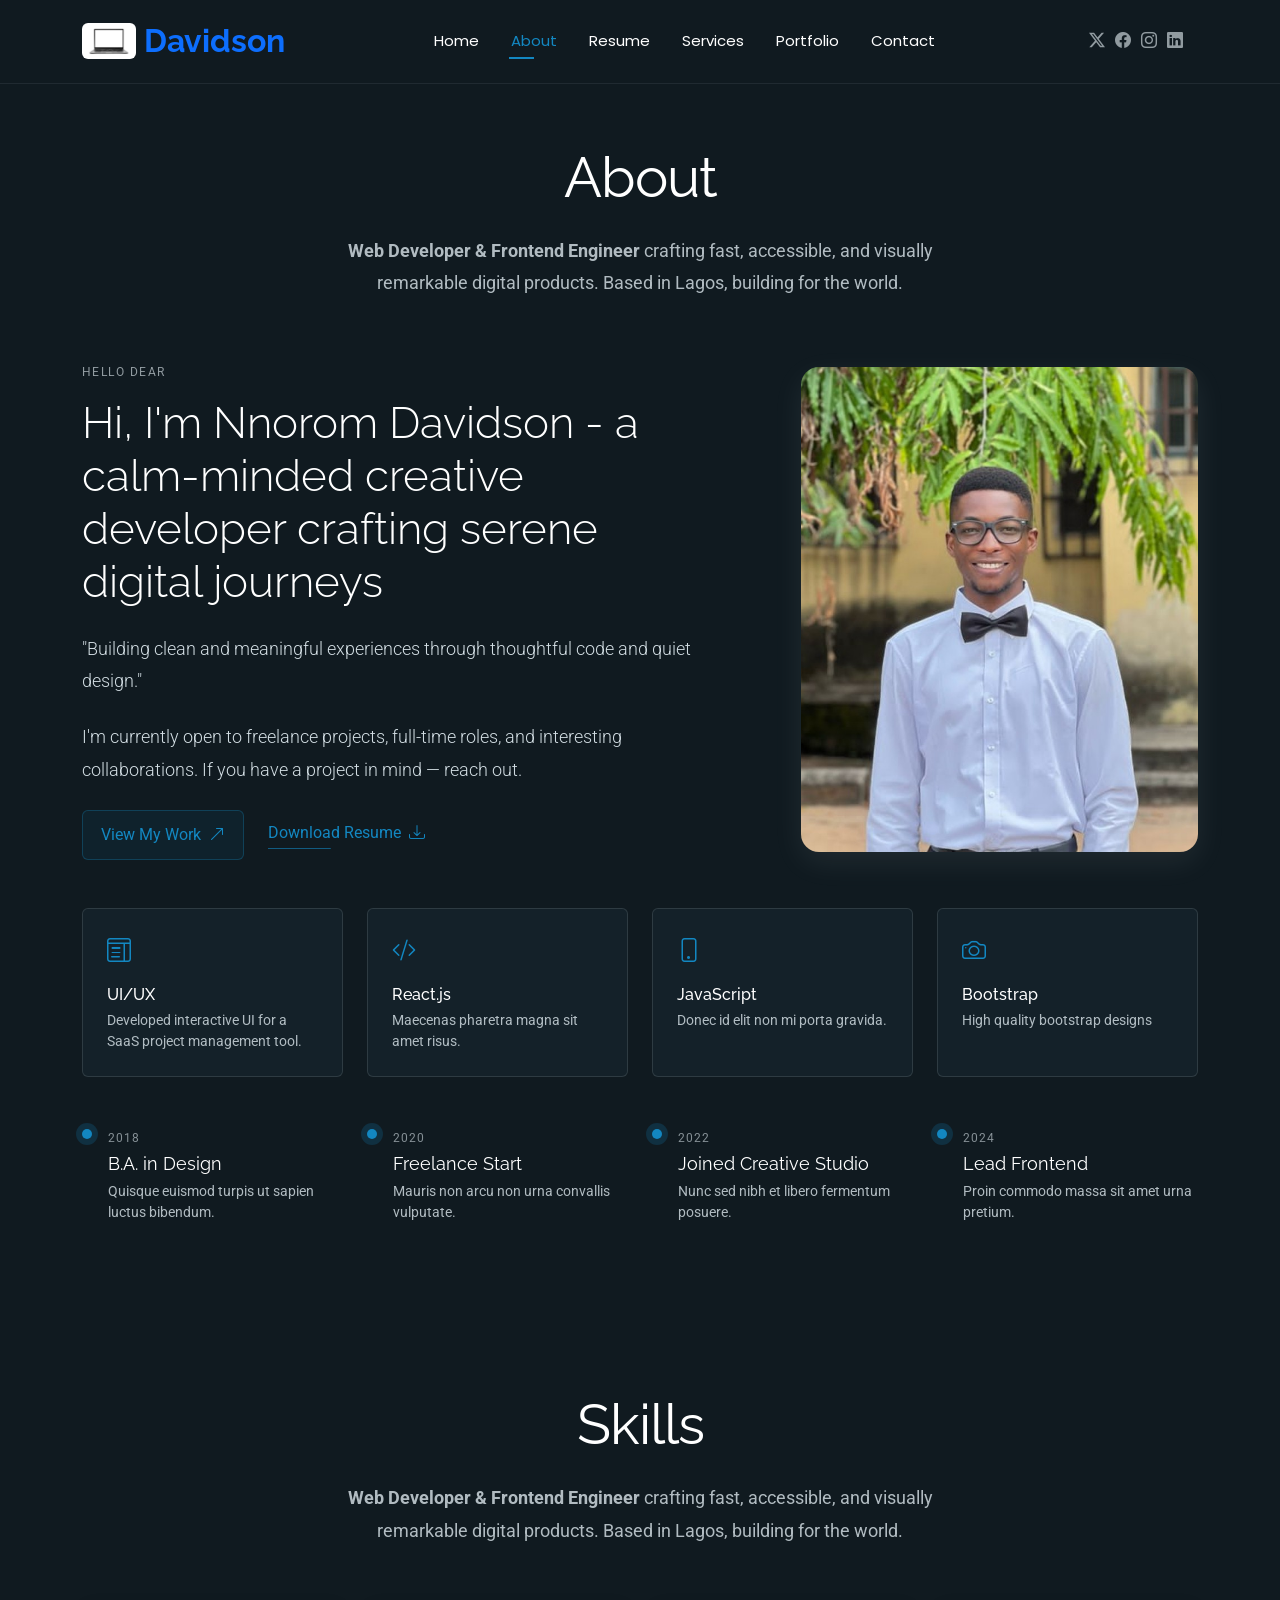
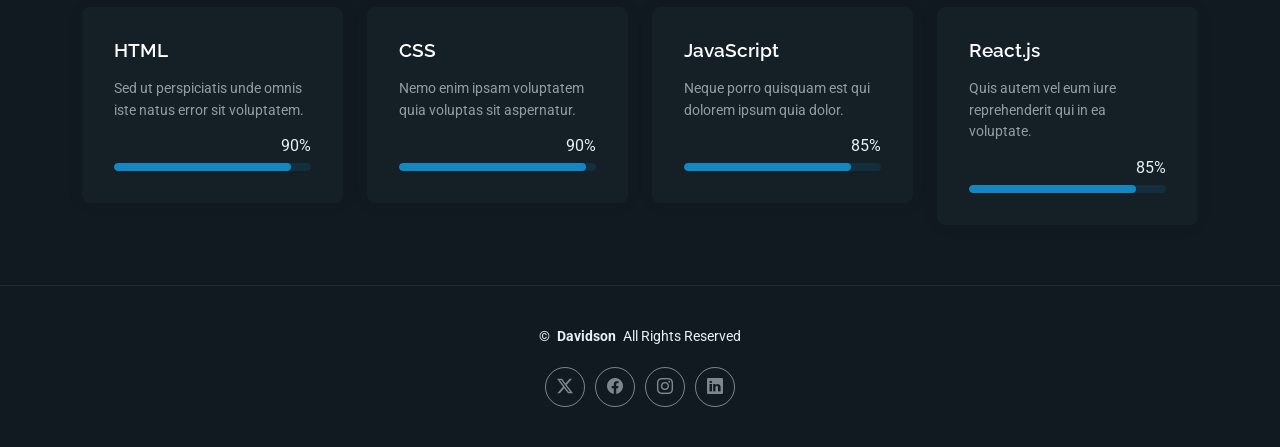
==== about.html @ 775a9165 "Updated website design" ====
<!doctype html>
<html lang="en">
  <head>
    <meta charset="utf-8" />
    <meta content="width=device-width, initial-scale=1.0" name="viewport" />
    <title>Davidson Portfolio</title>
    <meta name="description" content="" />
    <meta name="keywords" content="" />

    <!-- Favicons -->
    <link href="assets/img/favico.png" rel="icon" />
    <link href="assets/img/apple-touch-ico.png" rel="apple-touch-icon" />

    <!-- Fonts -->
    <link href="https://fonts.googleapis.com" rel="preconnect" />
    <link href="https://fonts.gstatic.com" rel="preconnect" crossorigin />
    <link
      href="https://fonts.googleapis.com/css2?family=Roboto:ital,wght@0,100;0,300;0,400;0,500;0,700;0,900;1,100;1,300;1,400;1,500;1,700;1,900&family=Poppins:ital,wght@0,100;0,200;0,300;0,400;0,500;0,600;0,700;0,800;0,900;1,100;1,200;1,300;1,400;1,500;1,600;1,700;1,800;1,900&family=Raleway:ital,wght@0,100;0,200;0,300;0,400;0,500;0,600;0,700;0,800;0,900;1,100;1,200;1,300;1,400;1,500;1,600;1,700;1,800;1,900&display=swap"
      rel="stylesheet"
    />

    <!-- Vendor CSS Files -->
    <link
      href="assets/vendor/bootstrap/css/bootstrap.min.css"
      rel="stylesheet"
    />
    <link
      href="assets/vendor/bootstrap-icons/bootstrap-icons.css"
      rel="stylesheet"
    />
    <link href="assets/vendor/aos/aos.css" rel="stylesheet" />
    <link href="assets/vendor/swiper/swiper-bundle.min.css" rel="stylesheet" />
    <link
      href="assets/vendor/glightbox/css/glightbox.min.css"
      rel="stylesheet"
    />

    <!-- Main CSS File -->
    <link href="assets/css/main.css" rel="stylesheet" />
  </head>

  <body class="about-page">
    <header
      id="header"
      class="header d-flex align-items-center light-background sticky-top"
    >
      <div
        class="container position-relative d-flex align-items-center justify-content-between"
      >
        <a
          href="index.html"
          class="logo d-flex align-items-center me-auto me-xl-0"
        >
          <img src="assets/img/laptop.webp" class="rounded-2" alt="" />
          <h1 class="sitename text-primary fw-bold">Davidson</h1>
        </a>

        <nav id="navmenu" class="navmenu">
          <ul>
            <li><a href="index.html">Home</a></li>
            <li><a href="about.html" class="active">About</a></li>
            <li><a href="resume.html">Resume</a></li>
            <li><a href="services.html">Services</a></li>
            <li><a href="portfolio.html">Portfolio</a></li>
            <li><a href="contact.html">Contact</a></li>
          </ul>
          <i class="mobile-nav-toggle d-xl-none bi bi-list"></i>
        </nav>

        <div class="header-social-links">
          <a href="https://x.com/Davidson Ikechukwu"
            ><i class="bi bi-twitter-x"></i
          ></a>
          <a href="https://www.facebook.com/share/1BREzqqqew/"
            ><i class="bi bi-facebook"></i
          ></a>
          <a
            href="https://www.instagram.com/nnoromdavidson?igsh=cDBoOHh2YnZlcjl3"
            ><i class="bi bi-instagram"></i
          ></a>
          <a href="#" class="linkedin"><i class="bi bi-linkedin"></i></a>
        </div>
      </div>
    </header>

    <main class="main">
      <!-- About Section -->
      <section id="about" class="about section">
        <!-- Section Title -->
        <div class="container section-title" data-aos="fade-up">
          <h2>About</h2>
          <p class="hero-desc">
            <strong>Web Developer & Frontend Engineer</strong> crafting fast,
            accessible, and visually remarkable digital products. Based in
            Lagos, building for the world.
          </p>
        </div>
        <!-- End Section Title -->

        <div class="container" data-aos="fade-up" data-aos-delay="100">
          <!-- Intro + Photo -->
          <div class="row align-items-center justify-content-between gy-5 mb-5">
            <div class="col-lg-7" data-aos="fade-right" data-aos-delay="150">
              <div class="intro-content">
                <span class="eyebrow">Hello dear</span>
                <h2 class="headline">
                  Hi, I'm Nnorom Davidson - a calm-minded creative developer
                  crafting serene digital journeys
                </h2>
                <p class="lead">
                  "Building clean and meaningful experiences through thoughtful
                  code and quiet design."
                </p>
                <p class="lead">
                  I'm currently open to freelance projects, full-time roles, and
                  interesting collaborations. If you have a project in mind —
                  reach out.
                </p>

                <div class="cta-group">
                  <a href="portfolio.html" class="btn-ghost">
                    View My Work <i class="bi bi-arrow-up-right"></i>
                  </a>
                  <a href="#" class="link-underline">
                    Download Resume <i class="bi bi-download"></i>
                  </a>
                </div>
              </div>
            </div>

            <div class="col-lg-5" data-aos="zoom-in" data-aos-delay="250">
              <figure class="profile-figure text-center text-lg-end">
                <img
                  src="assets/img/profile/Screenshot_20240327-204604~2 - Copy.jpg"
                  alt="Portrait of Alex"
                  class="img-fluid profile-photo"
                />
              </figure>
            </div>
          </div>
          <!-- End Intro + Photo -->

          <!-- Skills Grid -->
          <div class="mb-5">
            <div class="row g-4">
              <div
                class="col-6 col-md-4 col-lg-3"
                data-aos="fade-up"
                data-aos-delay="120"
              >
                <div class="skill-item">
                  <i class="bi bi-layout-text-window"></i>
                  <h3>UI/UX</h3>
                  <p>
                    Developed interactive UI for a SaaS project management tool.
                  </p>
                </div>
              </div>
              <div
                class="col-6 col-md-4 col-lg-3"
                data-aos="fade-up"
                data-aos-delay="180"
              >
                <div class="skill-item">
                  <i class="bi bi-code-slash"></i>
                  <h3>React.js</h3>
                  <p>Maecenas pharetra magna sit amet risus.</p>
                </div>
              </div>
              <div
                class="col-6 col-md-4 col-lg-3"
                data-aos="fade-up"
                data-aos-delay="240"
              >
                <div class="skill-item">
                  <i class="bi bi-phone"></i>
                  <h3>JavaScript</h3>
                  <p>Donec id elit non mi porta gravida.</p>
                </div>
              </div>
              <div
                class="col-6 col-md-4 col-lg-3"
                data-aos="fade-up"
                data-aos-delay="300"
              >
                <div class="skill-item">
                  <i class="bi bi-camera"></i>
                  <h3>Bootstrap</h3>
                  <p>High quality bootstrap designs</p>
                </div>
              </div>
            </div>
          </div>
          <!-- End Skills Grid -->

          <!-- Journey Timeline -->
          <div class="mb-5">
            <div class="row g-4">
              <div
                class="col-md-6 col-lg-3"
                data-aos="fade-up"
                data-aos-delay="120"
              >
                <article class="timeline-item">
                  <span class="dot"></span>
                  <time>2018</time>
                  <h4>B.A. in Design</h4>
                  <p>Quisque euismod turpis ut sapien luctus bibendum.</p>
                </article>
              </div>
              <div
                class="col-md-6 col-lg-3"
                data-aos="fade-up"
                data-aos-delay="180"
              >
                <article class="timeline-item">
                  <span class="dot"></span>
                  <time>2020</time>
                  <h4>Freelance Start</h4>
                  <p>Mauris non arcu non urna convallis vulputate.</p>
                </article>
              </div>
              <div
                class="col-md-6 col-lg-3"
                data-aos="fade-up"
                data-aos-delay="240"
              >
                <article class="timeline-item">
                  <span class="dot"></span>
                  <time>2022</time>
                  <h4>Joined Creative Studio</h4>
                  <p>Nunc sed nibh et libero fermentum posuere.</p>
                </article>
              </div>
              <div
                class="col-md-6 col-lg-3"
                data-aos="fade-up"
                data-aos-delay="300"
              >
                <article class="timeline-item">
                  <span class="dot"></span>
                  <time>2024</time>
                  <h4>Lead Frontend</h4>
                  <p>Proin commodo massa sit amet urna pretium.</p>
                </article>
              </div>
            </div>
          </div>
          <!-- End Journey Timeline -->
        </div>
      </section>
      <!-- /About Section -->

      <!-- Skills Section -->
      <section id="skills" class="skills section">
        <!-- Section Title -->
        <div class="container section-title" data-aos="fade-up">
          <h2>Skills</h2>
          <p class="hero-desc">
            <strong>Web Developer & Frontend Engineer</strong> crafting fast,
            accessible, and visually remarkable digital products. Based in
            Lagos, building for the world.
          </p>
        </div>
        <!-- End Section Title -->

        <div class="container" data-aos="fade-up" data-aos-delay="100">
          <div class="row g-4 skills-animation">
            <div
              class="col-md-6 col-lg-3"
              data-aos="fade-up"
              data-aos-delay="100"
            >
              <div class="skill-box">
                <h3>HTML</h3>
                <p>
                  Sed ut perspiciatis unde omnis iste natus error sit
                  voluptatem.
                </p>
                <span class="text-end d-block">90%</span>
                <div class="progress">
                  <div
                    class="progress-bar"
                    role="progressbar"
                    aria-valuenow="90"
                    aria-valuemin="0"
                    aria-valuemax="100"
                  ></div>
                </div>
              </div>
            </div>

            <div
              class="col-md-6 col-lg-3"
              data-aos="fade-up"
              data-aos-delay="200"
            >
              <div class="skill-box">
                <h3>CSS</h3>
                <p>Nemo enim ipsam voluptatem quia voluptas sit aspernatur.</p>
                <span class="text-end d-block">90%</span>
                <div class="progress">
                  <div
                    class="progress-bar"
                    role="progressbar"
                    aria-valuenow="95"
                    aria-valuemin="0"
                    aria-valuemax="100"
                  ></div>
                </div>
              </div>
            </div>

            <div
              class="col-md-6 col-lg-3"
              data-aos="fade-up"
              data-aos-delay="300"
            >
              <div class="skill-box">
                <h3>JavaScript</h3>
                <p>Neque porro quisquam est qui dolorem ipsum quia dolor.</p>
                <span class="text-end d-block">85%</span>
                <div class="progress">
                  <div
                    class="progress-bar"
                    role="progressbar"
                    aria-valuenow="85"
                    aria-valuemin="0"
                    aria-valuemax="100"
                  ></div>
                </div>
              </div>
            </div>

            <div
              class="col-md-6 col-lg-3"
              data-aos="fade-up"
              data-aos-delay="400"
            >
              <div class="skill-box">
                <h3>React.js</h3>
                <p>
                  Quis autem vel eum iure reprehenderit qui in ea voluptate.
                </p>
                <span class="text-end d-block">85%</span>
                <div class="progress">
                  <div
                    class="progress-bar"
                    role="progressbar"
                    aria-valuenow="85"
                    aria-valuemin="0"
                    aria-valuemax="100"
                  ></div>
                </div>
              </div>
            </div>
          </div>
        </div>
      </section>
      <!-- /Skills Section -->
    </main>

    <footer id="footer" class="footer">
      <div class="container">
        <div class="copyright text-center">
          <p>
            © <strong class="px-1 sitename">Davidson</strong>
            <span>All Rights Reserved<br /></span>
          </p>
        </div>
        <div class="social-links d-flex justify-content-center">
          <a href="https://x.com/Davidson Ikechukwu"
            ><i class="bi bi-twitter-x"></i
          ></a>
          <a href="https://www.facebook.com/share/1BREzqqqew/"
            ><i class="bi bi-facebook"></i
          ></a>
          <a
            href="https://www.instagram.com/nnoromdavidson?igsh=cDBoOHh2YnZlcjl3"
            ><i class="bi bi-instagram"></i
          ></a>
          <a href=""><i class="bi bi-linkedin"></i></a>
        </div>
      </div>
    </footer>

    <!-- Scroll Top -->
    <a
      href="#"
      id="scroll-top"
      class="scroll-top d-flex align-items-center justify-content-center"
      ><i class="bi bi-arrow-up-short"></i
    ></a>

    <!-- Preloader -->
    <div id="preloader"></div>

    <!-- Vendor JS Files -->
    <script src="assets/vendor/bootstrap/js/bootstrap.bundle.min.js"></script>
    <script src="assets/vendor/php-email-form/validate.js"></script>
    <script src="assets/vendor/aos/aos.js"></script>
    <script src="assets/vendor/typed.js/typed.umd.js"></script>
    <script src="assets/vendor/waypoints/noframework.waypoints.js"></script>
    <script src="assets/vendor/purecounter/purecounter_vanilla.js"></script>
    <script src="assets/vendor/swiper/swiper-bundle.min.js"></script>
    <script src="assets/vendor/imagesloaded/imagesloaded.pkgd.min.js"></script>
    <script src="assets/vendor/isotope-layout/isotope.pkgd.min.js"></script>
    <script src="assets/vendor/glightbox/js/glightbox.min.js"></script>

    <!-- Main JS File -->
    <script src="assets/js/main.js"></script>
  </body>
</html>
---- assets/css/main.css ----
/**
* Template Name: FolioOne
* Template URL: https://bootstrapmade.com/folioone-bootstrap-portfolio-website-template/
* Updated: Aug 23 2025 with Bootstrap v5.3.7
* Author: BootstrapMade.com
* License: https://bootstrapmade.com/license/
*/

/*--------------------------------------------------------------
# Font & Color Variables
# Help: https://bootstrapmade.com/color-system/
--------------------------------------------------------------*/
/* Fonts */
:root {
  --default-font: "Roboto",  system-ui, -apple-system, "Segoe UI", Roboto, "Helvetica Neue", Arial, "Noto Sans", "Liberation Sans", sans-serif, "Apple Color Emoji", "Segoe UI Emoji", "Segoe UI Symbol", "Noto Color Emoji";
  --heading-font: "Raleway",  sans-serif;
  --nav-font: "Poppins",  sans-serif;
}

/* Global Colors - The following color variables are used throughout the website. Updating them here will change the color scheme of the entire website */
:root { 
  --background-color: #101a20; /* Background color for the entire website, including individual sections */
  --default-color: #e7f2f7; /* Default color used for the majority of the text content across the entire website */
  --heading-color: #ffffff; /* Color for headings, subheadings and title throughout the website */
  --accent-color: #1387c1; /* Accent color that represents your brand on the website. It's used for buttons, links, and other elements that need to stand out */
  --surface-color: #141f26; /* The surface color is used as a background of boxed elements within sections, such as cards, icon boxes, or other elements that require a visual separation from the global background. */
  --contrast-color: #ffffff; /* Contrast color for text, ensuring readability against backgrounds of accent, heading, or default colors. */
}

/* Nav Menu Colors - The following color variables are used specifically for the navigation menu. They are separate from the global colors to allow for more customization options */
:root {
  --nav-color: #ffffff;  /* The default color of the main navmenu links */
  --nav-hover-color: #1387c1; /* Applied to main navmenu links when they are hovered over or active */
  --nav-mobile-background-color: #213642; /* Used as the background color for mobile navigation menu */
  --nav-dropdown-background-color: #051117; /* Used as the background color for dropdown items that appear when hovering over primary navigation items */
  --nav-dropdown-color: #e7f2f7; /* Used for navigation links of the dropdown items in the navigation menu. */
  --nav-dropdown-hover-color: #1387c1; /* Similar to --nav-hover-color, this color is applied to dropdown navigation links when they are hovered over. */
}

/* Color Presets - These classes override global colors when applied to any section or element, providing reuse of the sam color scheme. */

.light-background {
  --background-color: #142027;
  --surface-color: #325264;
}

.dark-background {
  --background-color: #0b1419;
  --default-color: #ffffff;
  --heading-color: #ffffff;
  --surface-color: #252525;
  --contrast-color: #ffffff;
}

/* Smooth scroll */
:root {
  scroll-behavior: smooth;
}

/*--------------------------------------------------------------
# General Styling & Shared Classes
--------------------------------------------------------------*/
body {
  color: var(--default-color);
  background-color: var(--background-color);
  font-family: var(--default-font);
}

a {
  color: var(--accent-color);
  text-decoration: none;
  transition: 0.3s;
}

a:hover {
  color: color-mix(in srgb, var(--accent-color), transparent 25%);
  text-decoration: none;
}

h1,
h2,
h3,
h4,
h5,
h6 {
  color: var(--heading-color);
  font-family: var(--heading-font);
}

/* PHP Email Form Messages
------------------------------*/
.php-email-form .error-message {
  display: none;
  background: #df1529;
  color: #ffffff;
  text-align: left;
  padding: 15px;
  margin-bottom: 24px;
  font-weight: 600;
}

.php-email-form .sent-message {
  display: none;
  color: #ffffff;
  background: #059652;
  text-align: center;
  padding: 15px;
  margin-bottom: 24px;
  font-weight: 600;
}

.php-email-form .loading {
  display: none;
  background: var(--surface-color);
  text-align: center;
  padding: 15px;
  margin-bottom: 24px;
}

.php-email-form .loading:before {
  content: "";
  display: inline-block;
  border-radius: 50%;
  width: 24px;
  height: 24px;
  margin: 0 10px -6px 0;
  border: 3px solid var(--accent-color);
  border-top-color: var(--surface-color);
  animation: php-email-form-loading 1s linear infinite;
}

@keyframes php-email-form-loading {
  0% {
    transform: rotate(0deg);
  }

  100% {
    transform: rotate(360deg);
  }
}

/*--------------------------------------------------------------
# Global Header
--------------------------------------------------------------*/
.header {
  --background-color: rgba(255, 255, 255, 0);
  color: var(--default-color);
  background-color: var(--background-color);
  padding: 15px 0;
  transition: all 0.5s;
  z-index: 997;
  border-bottom: 1px solid color-mix(in srgb, var(--default-color), transparent 92%);
}

.header .logo {
  line-height: 1;
}

.header .logo img {
  max-height: 36px;
  margin-right: 8px;
}

.header .logo h1 {
  font-size: 32px;
  margin: 0;
  font-weight: 400;
  color: var(--heading-color);
}

.header .header-social-links {
  padding-right: 15px;
}

.header .header-social-links a {
  color: color-mix(in srgb, var(--default-color), transparent 40%);
  padding-left: 6px;
  display: inline-block;
  transition: 0.3s;
  font-size: 16px;
}

.header .header-social-links a:hover {
  color: var(--default-color);
}

.header .header-social-links a i {
  line-height: 0px;
}

@media (max-width: 1200px) {
  .header .logo {
    order: 1;
  }

  .header .header-social-links {
    order: 2;
  }

  .header .navmenu {
    order: 3;
  }
}

/* Global Header on Scroll
------------------------------*/
.scrolled .header {
  --background-color: rgba(16, 26, 32, 0.9);
}

/*--------------------------------------------------------------
# Navigation Menu
--------------------------------------------------------------*/
/* Desktop Navigation */
@media (min-width: 1200px) {
  .navmenu {
    padding: 0;
  }

  .navmenu ul {
    margin: 0;
    padding: 0;
    display: flex;
    list-style: none;
    align-items: center;
  }

  .navmenu li {
    position: relative;
  }

  .navmenu>ul>li {
    white-space: nowrap;
    padding: 15px 28px 15px 0;
  }

  .navmenu>ul>li:last-child {
    padding-right: 0;
  }

  .navmenu a,
  .navmenu a:focus {
    color: var(--nav-color);
    font-size: 15px;
    padding: 0 2px;
    font-family: var(--nav-font);
    font-weight: 400;
    display: flex;
    align-items: center;
    justify-content: space-between;
    white-space: nowrap;
    transition: 0.3s;
    position: relative;
  }

  .navmenu a i,
  .navmenu a:focus i {
    font-size: 12px;
    line-height: 0;
    margin-left: 5px;
    transition: 0.3s;
  }

  .navmenu>ul>li>a:before {
    content: "";
    position: absolute;
    height: 2px;
    bottom: -6px;
    left: 0;
    background-color: var(--nav-hover-color);
    visibility: hidden;
    width: 0px;
    transition: all 0.3s ease-in-out 0s;
  }

  .navmenu a:hover:before,
  .navmenu li:hover>a:before,
  .navmenu .active:before {
    visibility: visible;
    width: 25px;
  }

  .navmenu li:hover>a,
  .navmenu .active,
  .navmenu .active:focus {
    color: var(--nav-hover-color);
  }

  .navmenu .dropdown ul {
    margin: 0;
    padding: 10px 0;
    background: var(--nav-dropdown-background-color);
    display: block;
    position: absolute;
    visibility: hidden;
    left: -5px;
    top: 130%;
    opacity: 0;
    transition: 0.3s;
    border-radius: 4px;
    z-index: 99;
    box-shadow: 0px 0px 30px rgba(0, 0, 0, 0.1);
  }

  .navmenu .dropdown ul li {
    min-width: 200px;
  }

  .navmenu .dropdown ul a {
    padding: 10px 20px;
    font-size: 15px;
    text-transform: none;
    color: var(--nav-dropdown-color);
  }

  .navmenu .dropdown ul a i {
    font-size: 12px;
  }

  .navmenu .dropdown ul a:hover,
  .navmenu .dropdown ul .active:hover,
  .navmenu .dropdown ul li:hover>a {
    color: var(--nav-dropdown-hover-color);
  }

  .navmenu .dropdown:hover>ul {
    opacity: 1;
    top: 100%;
    visibility: visible;
  }

  .navmenu .dropdown .dropdown ul {
    top: 0;
    left: -90%;
    visibility: hidden;
  }

  .navmenu .dropdown .dropdown:hover>ul {
    opacity: 1;
    top: 0;
    left: -100%;
    visibility: visible;
  }
}

/* Mobile Navigation */
@media (max-width: 1199px) {
  .mobile-nav-toggle {
    color: var(--nav-color);
    font-size: 28px;
    line-height: 0;
    margin-right: 10px;
    cursor: pointer;
    transition: color 0.3s;
  }

  .navmenu {
    padding: 0;
    z-index: 9997;
  }

  .navmenu ul {
    display: none;
    list-style: none;
    position: absolute;
    inset: 60px 20px 20px 20px;
    padding: 10px 0;
    margin: 0;
    border-radius: 6px;
    background-color: var(--nav-mobile-background-color);
    border: 1px solid color-mix(in srgb, var(--default-color), transparent 90%);
    box-shadow: none;
    overflow-y: auto;
    transition: 0.3s;
    z-index: 9998;
  }

  .navmenu a,
  .navmenu a:focus {
    color: var(--nav-dropdown-color);
    padding: 10px 20px;
    font-family: var(--nav-font);
    font-size: 17px;
    font-weight: 500;
    display: flex;
    align-items: center;
    justify-content: space-between;
    white-space: nowrap;
    transition: 0.3s;
  }

  .navmenu a i,
  .navmenu a:focus i {
    font-size: 12px;
    line-height: 0;
    margin-left: 5px;
    width: 30px;
    height: 30px;
    display: flex;
    align-items: center;
    justify-content: center;
    border-radius: 50%;
    transition: 0.3s;
    background-color: color-mix(in srgb, var(--accent-color), transparent 90%);
  }

  .navmenu a i:hover,
  .navmenu a:focus i:hover {
    background-color: var(--accent-color);
    color: var(--contrast-color);
  }

  .navmenu a:hover,
  .navmenu .active,
  .navmenu .active:focus {
    color: var(--nav-dropdown-hover-color);
  }

  .navmenu .active i,
  .navmenu .active:focus i {
    background-color: var(--accent-color);
    color: var(--contrast-color);
    transform: rotate(180deg);
  }

  .navmenu .dropdown ul {
    position: static;
    display: none;
    z-index: 99;
    padding: 10px 0;
    margin: 10px 20px;
    background-color: var(--nav-dropdown-background-color);
    transition: all 0.5s ease-in-out;
  }

  .navmenu .dropdown ul ul {
    background-color: rgba(33, 37, 41, 0.1);
  }

  .navmenu .dropdown>.dropdown-active {
    display: block;
    background-color: rgba(33, 37, 41, 0.03);
  }

  .mobile-nav-active {
    overflow: hidden;
  }

  .mobile-nav-active .mobile-nav-toggle {
    color: #fff;
    position: absolute;
    font-size: 32px;
    top: 15px;
    right: 15px;
    margin-right: 0;
    z-index: 9999;
  }

  .mobile-nav-active .navmenu {
    position: fixed;
    overflow: hidden;
    inset: 0;
    background: rgba(33, 37, 41, 0.8);
    transition: 0.3s;
  }

  .mobile-nav-active .navmenu>ul {
    display: block;
  }
}

/*--------------------------------------------------------------
# Global Footer
--------------------------------------------------------------*/
.footer {
  color: var(--default-color);
  background-color: var(--background-color);
  font-size: 14px;
  padding: 40px 0;
  position: relative;
  border-top: 1px solid color-mix(in srgb, var(--default-color), transparent 92%);
}

.footer .copyright p {
  margin-bottom: 0;
}

.footer .social-links {
  margin-top: 20px;
}

.footer .social-links a {
  display: flex;
  align-items: center;
  justify-content: center;
  width: 40px;
  height: 40px;
  border-radius: 50%;
  border: 1px solid color-mix(in srgb, var(--default-color), transparent 50%);
  font-size: 16px;
  color: color-mix(in srgb, var(--default-color), transparent 50%);
  margin: 0 5px;
  transition: 0.3s;
}

.footer .social-links a:hover {
  color: var(--accent-color);
  border-color: var(--accent-color);
}

.footer .credits {
  margin-top: 10px;
  font-size: 13px;
  text-align: center;
}

/*--------------------------------------------------------------
# Preloader
--------------------------------------------------------------*/
#preloader {
  position: fixed;
  inset: 0;
  z-index: 9999;
  overflow: hidden;
  background-color: var(--background-color);
  transition: all 0.6s ease-out;
  width: 100%;
  height: 100vh;
}

#preloader:before,
#preloader:after {
  content: "";
  position: absolute;
  border: 4px solid var(--accent-color);
  border-radius: 50%;
  animation: animate-preloader 2s cubic-bezier(0, 0.2, 0.8, 1) infinite;
}

#preloader:after {
  animation-delay: -0.5s;
}

@keyframes animate-preloader {
  0% {
    width: 10px;
    height: 10px;
    top: calc(50% - 5px);
    left: calc(50% - 5px);
    opacity: 1;
  }

  100% {
    width: 72px;
    height: 72px;
    top: calc(50% - 36px);
    left: calc(50% - 36px);
    opacity: 0;
  }
}

/*--------------------------------------------------------------
# Scroll Top Button
--------------------------------------------------------------*/
.scroll-top {
  position: fixed;
  visibility: hidden;
  opacity: 0;
  right: 15px;
  bottom: -15px;
  z-index: 99999;
  background-color: var(--accent-color);
  width: 44px;
  height: 44px;
  border-radius: 50px;
  transition: all 0.4s;
}

.scroll-top i {
  font-size: 24px;
  color: var(--contrast-color);
  line-height: 0;
}

.scroll-top:hover {
  background-color: color-mix(in srgb, var(--accent-color), transparent 20%);
  color: var(--contrast-color);
}

.scroll-top.active {
  visibility: visible;
  opacity: 1;
  bottom: 15px;
}

/*--------------------------------------------------------------
# Disable aos animation delay on mobile devices
--------------------------------------------------------------*/
@media screen and (max-width: 768px) {
  [data-aos-delay] {
    transition-delay: 0 !important;
  }
}

/*--------------------------------------------------------------
# Global Page Titles & Breadcrumbs
--------------------------------------------------------------*/
.page-title {
  color: var(--default-color);
  background-color: var(--background-color);
  position: relative;
}

.page-title .heading {
  padding: 80px 0;
  border-top: 1px solid color-mix(in srgb, var(--default-color), transparent 90%);
}

.page-title .heading h1 {
  font-size: 38px;
  font-weight: 700;
}

.page-title nav {
  background-color: color-mix(in srgb, var(--default-color), transparent 96%);
  padding: 20px 0;
}

.page-title nav ol {
  display: flex;
  flex-wrap: wrap;
  list-style: none;
  padding: 0;
  margin: 0;
  font-size: 16px;
  font-weight: 400;
}

.page-title nav ol li+li {
  padding-left: 10px;
}

.page-title nav ol li+li::before {
  content: "/";
  display: inline-block;
  padding-right: 10px;
  color: color-mix(in srgb, var(--default-color), transparent 70%);
}

/*--------------------------------------------------------------
# Global Sections
--------------------------------------------------------------*/
section,
.section {
  color: var(--default-color);
  background-color: var(--background-color);
  padding: 60px 0;
  scroll-margin-top: 100px;
  overflow: clip;
}

@media (max-width: 1199px) {

  section,
  .section {
    scroll-margin-top: 66px;
  }
}

/*--------------------------------------------------------------
# Global Section Titles
--------------------------------------------------------------*/
.section-title {
  text-align: center;
  padding-bottom: 60px;
  position: relative;
}

.section-title h2 {
  font-size: 3.5rem;
  font-weight: 400;
  line-height: 1.2;
  color: var(--heading-color);
  margin-bottom: 1.5rem;
  letter-spacing: -1px;
}

@media (max-width: 768px) {
  .section-title h2 {
    font-size: 2.5rem;
  }
}

.section-title p {
  font-size: 1.125rem;
  line-height: 1.8;
  color: color-mix(in srgb, var(--default-color), transparent 25%);
  max-width: 900px;
  margin: 0 auto;
  text-wrap: balance;
}

/*--------------------------------------------------------------
# Hero Section
--------------------------------------------------------------*/
.hero {
  padding: 80px 0;
  min-height: 100vh;
  display: flex;
  align-items: center;
}

.hero .hero-content h1 {
  font-size: 3.5rem;
  font-weight: 700;
  margin-bottom: 1rem;
  line-height: 1.2;
}

.hero .hero-content h1 .highlight {
  color: var(--accent-color);
  position: relative;
}

.hero .hero-content h1 .highlight::after {
  content: "";
  position: absolute;
  bottom: 0;
  left: 0;
  width: 100%;
  height: 3px;
  background: linear-gradient(90deg, var(--accent-color), color-mix(in srgb, var(--accent-color), transparent 50%));
  border-radius: 2px;
}

@media (max-width: 768px) {
  .hero .hero-content h1 {
    font-size: 2.5rem;
  }
}

.hero .hero-content h2 {
  font-size: 1.5rem;
  font-weight: 400;
  margin-bottom: 2rem;
  color: color-mix(in srgb, var(--default-color), transparent 20%);
}

.hero .hero-content h2 .typed {
  color: var(--accent-color);
  font-weight: 600;
}

@media (max-width: 768px) {
  .hero .hero-content h2 {
    font-size: 1.25rem;
  }
}

.hero .hero-content p {
  font-size: 1.1rem;
  line-height: 1.6;
  margin-bottom: 2.5rem;
  color: color-mix(in srgb, var(--default-color), transparent 30%);
}

.hero .hero-actions {
  display: flex;
  gap: 1rem;
  margin-bottom: 3rem;
}

.hero .hero-actions .btn {
  padding: 12px 30px;
  border-radius: 50px;
  font-weight: 600;
  text-decoration: none;
  transition: all 0.3s ease;
  border: 2px solid;
}

.hero .hero-actions .btn.btn-primary {
  background: var(--accent-color);
  color: var(--contrast-color);
  border-color: var(--accent-color);
}

.hero .hero-actions .btn.btn-primary:hover {
  background: color-mix(in srgb, var(--accent-color), black 15%);
  border-color: color-mix(in srgb, var(--accent-color), black 15%);
  transform: translateY(-2px);
}

.hero .hero-actions .btn.btn-outline {
  background: transparent;
  color: var(--accent-color);
  border-color: var(--accent-color);
}

.hero .hero-actions .btn.btn-outline:hover {
  transform: translateY(-2px);
}

@media (max-width: 576px) {
  .hero .hero-actions {
    flex-direction: column;
  }

  .hero .hero-actions .btn {
    text-align: center;
  }
}

.hero .social-links {
  display: flex;
  gap: 1rem;
}

.hero .social-links a {
  width: 45px;
  height: 45px;
  background: var(--surface-color);
  border-radius: 50%;
  display: flex;
  align-items: center;
  justify-content: center;
  color: var(--default-color);
  font-size: 1.2rem;
  transition: all 0.3s ease;
}

.hero .social-links a:hover {
  background: var(--accent-color);
  color: var(--contrast-color);
  transform: translateY(-3px);
  box-shadow: 0 8px 25px color-mix(in srgb, var(--accent-color), transparent 70%);
}

.hero .hero-image {
  position: relative;
}

.hero .hero-image .image-wrapper {
  position: relative;
  max-width: 450px;
  margin: 0 auto;
}

.hero .hero-image .image-wrapper img {
  border-radius: 20px;
  box-shadow: 0 5px 15px color-mix(in srgb, var(--default-color), transparent 95%);
  transition: transform 0.3s ease;
}

.hero .hero-image .image-wrapper img:hover {
  transform: scale(1.02);
}

.hero .hero-image .floating-elements {
  position: absolute;
  top: 0;
  left: 0;
  right: 0;
  bottom: 0;
  pointer-events: none;
}

.hero .hero-image .floating-elements .floating-card {
  position: absolute;
  background: var(--surface-color);
  padding: 15px 20px;
  border-radius: 15px;
  box-shadow: 0 10px 30px color-mix(in srgb, var(--default-color), transparent 90%);
  display: flex;
  align-items: center;
  gap: 10px;
  font-weight: 600;
  animation: float 3s ease-in-out infinite;
}

.hero .hero-image .floating-elements .floating-card i {
  font-size: 1.5rem;
  color: var(--accent-color);
}

.hero .hero-image .floating-elements .floating-card.design {
  top: 10%;
  right: -10%;
  animation-delay: 0s;
}

.hero .hero-image .floating-elements .floating-card.code {
  bottom: 30%;
  left: -15%;
  animation-delay: 1s;
}

.hero .hero-image .floating-elements .floating-card.creativity {
  top: 60%;
  right: -5%;
  animation-delay: 2s;
}

@media (max-width: 992px) {
  .hero .hero-image .floating-elements .floating-card {
    display: none;
  }
}

@keyframes float {

  0%,
  100% {
    transform: translateY(0px);
  }

  50% {
    transform: translateY(-10px);
  }
}

@media (max-width: 992px) {
  .hero .hero-content {
    text-align: center;
    margin-bottom: 3rem;
  }
}

/*--------------------------------------------------------------
# About Section
--------------------------------------------------------------*/
.about .intro-content .eyebrow {
  display: inline-block;
  letter-spacing: 0.12em;
  text-transform: uppercase;
  font-size: 12px;
  color: color-mix(in srgb, var(--default-color), transparent 40%);
  margin-bottom: 16px;
}

.about .intro-content .headline {
  font-family: var(--heading-font);
  font-weight: 300;
  line-height: 1.2;
  font-size: clamp(28px, 4vw, 44px);
  margin: 0 0 24px 0;
}

.about .intro-content .lead {
  font-size: 18px;
  line-height: 1.8;
  color: color-mix(in srgb, var(--default-color), transparent 10%);
  margin-bottom: 24px;
}

.about .intro-content p {
  line-height: 1.8;
  margin-bottom: 24px;
  color: color-mix(in srgb, var(--default-color), transparent 5%);
}

.about .intro-content .cta-group {
  display: flex;
  gap: 24px;
  align-items: center;
  margin-top: 24px;
}

.about .intro-content .cta-group .btn-ghost {
  display: inline-flex;
  align-items: center;
  gap: 8px;
  padding: 12px 18px;
  border-radius: 6px;
  color: var(--accent-color);
  background: color-mix(in srgb, var(--accent-color), transparent 92%);
  border: 1px solid color-mix(in srgb, var(--accent-color), transparent 70%);
  transition: 0.3s ease-in-out;
}

.about .intro-content .cta-group .btn-ghost:hover,
.about .intro-content .cta-group .btn-ghost:focus {
  color: var(--contrast-color);
  background: var(--accent-color);
  border-color: var(--accent-color);
  outline: none;
  box-shadow: 0 0 0 3px color-mix(in srgb, var(--accent-color), transparent 70%);
}

.about .intro-content .cta-group .link-underline {
  display: inline-flex;
  align-items: center;
  gap: 8px;
  position: relative;
  color: var(--accent-color);
  padding-bottom: 4px;
  transition: 0.3s ease-in-out;
}

.about .intro-content .cta-group .link-underline::after {
  content: "";
  position: absolute;
  left: 0;
  right: 0;
  bottom: 0;
  height: 1px;
  background: color-mix(in srgb, var(--accent-color), transparent 40%);
  transform: scaleX(0.4);
  transform-origin: left;
  transition: 0.3s ease-in-out;
}

.about .intro-content .cta-group .link-underline:hover,
.about .intro-content .cta-group .link-underline:focus {
  color: color-mix(in srgb, var(--accent-color), transparent 10%);
  outline: none;
}

.about .intro-content .cta-group .link-underline:hover::after,
.about .intro-content .cta-group .link-underline:focus::after {
  transform: scaleX(1);
}

.about .profile-figure {
  margin: 0;
}

.about .profile-figure .profile-photo {
  width: 88%;
  max-width: 440px;
  border-radius: 18px;
  box-shadow: 0 10px 30px color-mix(in srgb, var(--default-color), transparent 92%);
  transform: translateY(0);
  transition: transform 0.3s ease-in-out;
}

.about .profile-figure .profile-caption {
  margin-top: 24px;
  display: flex;
  align-items: center;
  justify-content: center;
}

.about .profile-figure .profile-caption .meta {
  font-size: 14px;
  color: color-mix(in srgb, var(--default-color), transparent 20%);
}

.about .profile-figure .profile-caption .meta .funfact {
  font-size: 13px;
  margin-top: 4px;
  color: color-mix(in srgb, var(--default-color), transparent 35%);
}

.about .profile-figure:hover .profile-photo {
  transform: translateY(-4px);
}

.about .skill-item {
  padding: 24px;
  border-radius: 6px;
  transition: 0.3s ease-in-out;
  background: color-mix(in srgb, var(--surface-color), var(--accent-color) 2%);
  border: 1px solid color-mix(in srgb, var(--default-color), transparent 88%);
  height: 100%;
}

.about .skill-item i {
  font-size: 24px;
  color: var(--accent-color);
  margin-bottom: 16px;
  display: inline-block;
}

.about .skill-item h3 {
  font-size: 16px;
  margin-bottom: 6px;
  font-weight: 500;
}

.about .skill-item p {
  margin: 0;
  font-size: 14px;
  color: color-mix(in srgb, var(--default-color), transparent 25%);
}

.about .skill-item:hover {
  transform: translateY(-3px);
  border-color: color-mix(in srgb, var(--accent-color), transparent 60%);
  box-shadow: 0 10px 30px color-mix(in srgb, var(--default-color), transparent 92%);
}

.about .timeline-item {
  position: relative;
  padding-left: 26px;
}

.about .timeline-item time {
  display: inline-block;
  font-size: 12px;
  letter-spacing: 0.08em;
  text-transform: uppercase;
  color: color-mix(in srgb, var(--default-color), transparent 45%);
  margin-bottom: 6px;
}

.about .timeline-item h4 {
  font-size: 18px;
  font-weight: 400;
  margin: 0 0 6px;
}

.about .timeline-item p {
  font-size: 14px;
  color: color-mix(in srgb, var(--default-color), transparent 25%);
  margin: 0;
}

.about .timeline-item .dot {
  position: absolute;
  left: 0;
  top: 4px;
  width: 10px;
  height: 10px;
  border-radius: 50%;
  background: var(--accent-color);
  box-shadow: 0 0 0 6px color-mix(in srgb, var(--accent-color), transparent 80%);
}

.about .personal-quote {
  padding: 24px 0;
}

.about .personal-quote p {
  font-family: var(--heading-font);
  font-weight: 300;
  font-size: clamp(20px, 3vw, 28px);
  line-height: 1.5;
  color: color-mix(in srgb, var(--default-color), transparent 5%);
  margin: 0 auto;
  max-width: 800px;
}

.about .fact-pill {
  display: flex;
  align-items: center;
  justify-content: center;
  gap: 10px;
  padding: 10px 14px;
  border-radius: 999px;
  border: 1px solid color-mix(in srgb, var(--default-color), transparent 85%);
  background: var(--surface-color);
  color: color-mix(in srgb, var(--default-color), transparent 10%);
  transition: 0.3s ease-in-out;
}

.about .fact-pill i {
  color: var(--accent-color);
}

.about .fact-pill span {
  font-size: 14px;
}

.about .fact-pill:hover {
  transform: translateY(-2px);
  border-color: color-mix(in srgb, var(--accent-color), transparent 60%);
  box-shadow: 0 10px 30px color-mix(in srgb, var(--default-color), transparent 92%);
}

.about .fact-pill:focus-within {
  box-shadow: 0 0 0 3px color-mix(in srgb, var(--accent-color), transparent 70%);
}

@media (max-width: 992px) {
  .about .profile-figure {
    text-align: center !important;
  }

  .about .profile-figure .profile-photo {
    width: 72%;
  }

  .about .intro-content .cta-group {
    flex-wrap: wrap;
  }
}

@media (max-width: 576px) {
  .about .profile-figure .profile-photo {
    width: 100%;
  }
}

/*--------------------------------------------------------------
# Skills Section
--------------------------------------------------------------*/
.skills .skill-box {
  background-color: var(--surface-color);
  padding: 2rem;
  border-radius: 8px;
  box-shadow: 0 0 20px rgba(0, 0, 0, 0.05);
}

.skills .skill-box h3 {
  font-size: 1.2rem;
  margin-bottom: 1rem;
  font-weight: 600;
}

.skills .skill-box p {
  font-size: 0.9rem;
  margin-bottom: 0.8rem;
  opacity: 0.6;
}

.skills .skill-box .progress {
  background-color: color-mix(in srgb, var(--accent-color), transparent 85%);
  border-radius: 50px;
  height: 8px;
  margin-top: 5px;
  overflow: hidden;
}

.skills .skill-box .progress .progress-bar {
  background-color: var(--accent-color);
  height: 100%;
  position: relative;
  border-radius: 50px;
  transition: 0.9s;
  width: 1px;
}

/*--------------------------------------------------------------
# Stats Section
--------------------------------------------------------------*/
.stats .avatars {
  position: relative;
}

.stats .avatars img {
  width: 60px;
  height: 60px;
  border: 3px solid var(--accent-color);
  margin-right: -15px;
  transition: transform 0.3s ease;
}

.stats .avatars img:hover {
  transform: translateY(-5px);
  z-index: 2;
}

.stats .counters h2 {
  color: var(--heading-color);
  font-size: 48px;
  font-weight: 700;
  margin-bottom: 10px;
}

.stats .counters h2 span {
  display: inline-block;
}

.stats .counters p {
  color: var(--default-color);
  font-size: 18px;
  margin: 0;
  opacity: 0.9;
}

@media (max-width: 991px) {
  .stats .row {
    text-align: center;
  }

  .stats .avatars {
    justify-content: center;
    margin-bottom: 40px;
  }

  .stats .counters h2 {
    font-size: 36px;
  }

  .stats .counters p {
    font-size: 16px;
  }

  .stats .counters .col-md-4 {
    margin-bottom: 30px;
  }

  .stats .counters .col-md-4:last-child {
    margin-bottom: 0;
  }
}

@media (max-width: 576px) {
  .stats {
    padding: 60px 0;
  }

  .stats .avatars {
    flex-wrap: wrap;
    justify-content: center;
  }

  .stats .avatars img {
    margin: 0 -8px;
  }
}

/*--------------------------------------------------------------
# Testimonials Section
--------------------------------------------------------------*/
.testimonials .testimonials-carousel,
.testimonials .testimonials-slider {
  overflow: hidden;
}

.testimonials .testimonial-item .testimonial-content {
  border-left: 3px solid var(--accent-color);
  padding-left: 30px;
}

.testimonials .testimonial-item .testimonial-img {
  border-radius: 50%;
  border: 4px solid var(--background-color);
  margin: 0 auto;
}

.testimonials .testimonial-item h3 {
  font-size: 20px;
  font-weight: bold;
  margin: 10px 0 5px 0;
}

.testimonials .testimonial-item h4 {
  font-size: 14px;
  color: color-mix(in srgb, var(--default-color), transparent 40%);
  margin: 0 0 10px 0;
}

.testimonials .testimonial-item .stars i {
  color: #ffc107;
  margin: 0 1px;
}

.testimonials .testimonial-item .quote-icon-left,
.testimonials .testimonial-item .quote-icon-right {
  color: color-mix(in srgb, var(--accent-color), transparent 50%);
  font-size: 26px;
  line-height: 0;
}

.testimonials .testimonial-item .quote-icon-left {
  display: inline-block;
  left: -5px;
  position: relative;
}

.testimonials .testimonial-item .quote-icon-right {
  display: inline-block;
  right: -5px;
  position: relative;
  top: 10px;
  transform: scale(-1, -1);
}

.testimonials .testimonial-item p {
  font-style: italic;
}

.testimonials .swiper-wrapper {
  height: auto;
}

.testimonials .swiper-pagination {
  margin-top: 30px;
  position: relative;
}

.testimonials .swiper-pagination .swiper-pagination-bullet {
  width: 12px;
  height: 12px;
  background-color: color-mix(in srgb, var(--default-color), transparent 85%);
  opacity: 1;
}

.testimonials .swiper-pagination .swiper-pagination-bullet-active {
  background-color: var(--accent-color);
}

/*--------------------------------------------------------------
# Resume Section
--------------------------------------------------------------*/
.resume .resume-item {
  margin-bottom: 3rem;
}

.resume .resume-item .resume-title {
  font-size: 1.75rem;
  font-weight: 700;
  margin-bottom: 1.5rem;
  padding-bottom: 1.5rem;
  position: relative;
  color: var(--heading-color);
}

.resume .resume-item .resume-title::after {
  content: "";
  position: absolute;
  display: block;
  width: 50px;
  height: 3px;
  background: var(--accent-color);
  bottom: 0;
  left: 0;
}

.resume .resume-item .resume-content {
  padding-left: 1.25rem;
  border-left: 2px solid color-mix(in srgb, var(--accent-color), transparent 85%);
}

.resume .resume-item article {
  position: relative;
  margin-bottom: 2.5rem;
}

.resume .resume-item article::before {
  content: "";
  position: absolute;
  width: 16px;
  height: 16px;
  border-radius: 50%;
  left: -1.8rem;
  top: 0.25rem;
  background: var(--background-color);
  border: 2px solid var(--accent-color);
}

.resume .resume-item article h4 {
  font-size: 1.25rem;
  font-weight: 600;
  margin-bottom: 0.5rem;
  color: var(--heading-color);
}

.resume .resume-item article h5 {
  font-size: 1rem;
  background: color-mix(in srgb, var(--accent-color), transparent 92%);
  padding: 0.375rem 0.75rem;
  display: inline-block;
  font-weight: 600;
  margin: 0.5rem 0;
  color: var(--accent-color);
  border-radius: 4px;
}

.resume .resume-item article .institution,
.resume .resume-item article .company {
  font-size: 1rem;
  margin-bottom: 1rem;
  color: color-mix(in srgb, var(--default-color), transparent 25%);
}

.resume .resume-item article p {
  margin-bottom: 1rem;
}

.resume .resume-item article ul {
  padding-left: 1.25rem;
  margin-bottom: 0;
}

.resume .resume-item article ul li {
  padding-bottom: 0.75rem;
  position: relative;
}

.resume .resume-item article ul li:last-child {
  padding-bottom: 0;
}

.resume .skill-item {
  margin-bottom: 2rem;
}

.resume .skill-item h4 {
  font-size: 1rem;
  font-weight: 600;
  margin-bottom: 0.75rem;
  color: var(--heading-color);
}

.resume .skill-item .progress {
  height: 0.75rem;
  background-color: color-mix(in srgb, var(--accent-color), transparent 92%);
  border-radius: 1rem;
  overflow: visible;
}

.resume .skill-item .progress .progress-bar {
  background-color: var(--accent-color);
  position: relative;
  border-radius: 1rem;
  width: 0;
  transition: width 1s ease;
}

.resume .skill-item .progress .progress-bar::after {
  content: attr(aria-valuenow) "%";
  position: absolute;
  right: 0;
  top: -1.75rem;
  font-size: 0.875rem;
  font-weight: 600;
  color: var(--accent-color);
}

@media (max-width: 991.98px) {
  .resume .resume-item {
    margin-bottom: 2rem;
  }
}

@media (max-width: 767.98px) {
  .resume .resume-content {
    padding-left: 1rem !important;
  }

  .resume article::before {
    left: -2rem !important;
  }
}

/*--------------------------------------------------------------
# Services Section
--------------------------------------------------------------*/
.services .service-item {
  display: flex;
  background-color: var(--surface-color);
  border-radius: 12px;
  padding: 2rem;
  height: 100%;
  position: relative;
  overflow: hidden;
  box-shadow: 0 5px 20px rgba(0, 0, 0, 0.03);
  transition: all 0.4s ease;
}

.services .service-item::before {
  content: "";
  position: absolute;
  left: 0;
  top: 0;
  height: 100%;
  width: 4px;
  background-color: var(--accent-color);
  transform: scaleY(0);
  transform-origin: bottom;
  transition: transform 0.4s cubic-bezier(0.65, 0, 0.35, 1);
}

.services .service-item:hover {
  box-shadow: 0 10px 30px rgba(0, 0, 0, 0.08);
  transform: translateY(-5px);
}

.services .service-item:hover::before {
  transform: scaleY(1);
}

.services .service-item:hover .service-icon {
  background-color: var(--accent-color);
  color: var(--contrast-color);
  transform: rotateY(180deg);
}

.services .service-item:hover .service-icon i {
  transform: rotateY(180deg);
}

.services .service-item:hover .service-link i {
  transform: translateX(5px);
}

.services .service-icon {
  flex-shrink: 0;
  width: 70px;
  height: 70px;
  border-radius: 12px;
  background-color: color-mix(in srgb, var(--accent-color), transparent 90%);
  color: var(--accent-color);
  display: flex;
  align-items: center;
  justify-content: center;
  margin-right: 1.5rem;
  transition: all 0.5s ease;
}

.services .service-icon i {
  font-size: 2rem;
  transition: transform 0.5s ease;
}

.services .service-content {
  flex-grow: 1;
}

.services .service-content h3 {
  font-size: 1.4rem;
  margin-bottom: 1rem;
  font-weight: 700;
  color: var(--heading-color);
}

.services .service-content p {
  margin-bottom: 1.25rem;
  color: color-mix(in srgb, var(--default-color), transparent 20%);
}

.services .service-link {
  display: inline-flex;
  align-items: center;
  color: var(--accent-color);
  font-weight: 600;
  text-decoration: none;
  transition: color 0.3s ease;
}

.services .service-link span {
  margin-right: 0.5rem;
}

.services .service-link i {
  transition: transform 0.3s ease;
}

.services .service-link:hover {
  color: color-mix(in srgb, var(--accent-color), transparent 25%);
}

@media (max-width: 767.98px) {
  .services .service-item {
    padding: 1.5rem;
    margin-bottom: 1rem;
  }

  .services .service-icon {
    width: 60px;
    height: 60px;
    margin-right: 1rem;
  }

  .services .service-icon i {
    font-size: 1.5rem;
  }

  .services .service-content h3 {
    font-size: 1.2rem;
    margin-bottom: 0.75rem;
  }

  .services .service-content p {
    margin-bottom: 1rem;
    font-size: 0.95rem;
  }
}

@media (max-width: 575.98px) {
  .services .service-item {
    flex-direction: column;
    text-align: center;
  }

  .services .service-item::before {
    width: 100%;
    height: 4px;
    transform: scaleX(0);
    transform-origin: left;
  }

  .services .service-item:hover::before {
    transform: scaleX(1);
  }

  .services .service-icon {
    margin-right: 0;
    margin-bottom: 1.25rem;
  }

  .services .service-link {
    justify-content: center;
  }
}

/*--------------------------------------------------------------
# Service Details Section
--------------------------------------------------------------*/
.service-details .service-hero {
  margin-bottom: 4rem;
}

.service-details .service-hero .service-meta {
  display: flex;
  align-items: center;
  gap: 1rem;
  margin-bottom: 1.5rem;
}

.service-details .service-hero .service-meta .service-category {
  background: color-mix(in srgb, var(--accent-color), transparent 85%);
  color: var(--accent-color);
  padding: 0.5rem 1rem;
  border-radius: 20px;
  font-size: 0.85rem;
  font-weight: 500;
  letter-spacing: 0.5px;
}

.service-details .service-hero .service-meta .reading-time {
  color: color-mix(in srgb, var(--default-color), transparent 50%);
  font-size: 0.9rem;
  font-weight: 300;
}

.service-details .service-hero h1 {
  font-size: 3.5rem;
  font-weight: 300;
  line-height: 1.2;
  margin-bottom: 1.5rem;
  color: var(--heading-color);
  letter-spacing: -0.02em;
}

.service-details .service-hero .service-description {
  font-size: 1.25rem;
  line-height: 1.7;
  color: color-mix(in srgb, var(--default-color), transparent 25%);
  font-weight: 300;
  margin: 0;
}

.service-details .service-visual {
  margin-bottom: 4rem;
  overflow: hidden;
  border-radius: 4px;
}

.service-details .service-visual img {
  width: 100%;
  height: 400px;
  object-fit: cover;
  transition: transform 0.5s ease;
}

.service-details .service-visual img:hover {
  transform: scale(1.02);
}

.service-details .service-narrative {
  margin-bottom: 5rem;
}

.service-details .service-narrative h3 {
  font-size: 2rem;
  font-weight: 300;
  margin-bottom: 2rem;
  color: var(--heading-color);
  letter-spacing: -0.01em;
}

.service-details .service-narrative p {
  font-size: 1.1rem;
  line-height: 1.8;
  margin-bottom: 2rem;
  color: var(--default-color);
  font-weight: 300;
}

.service-details .benefits-grid {
  display: grid;
  grid-template-columns: repeat(auto-fit, minmax(280px, 1fr));
  gap: 2.5rem;
  margin-top: 3rem;
}

.service-details .benefits-grid .benefit-card {
  text-align: center;
  padding: 0;
}

.service-details .benefits-grid .benefit-card .benefit-icon {
  width: 60px;
  height: 60px;
  background: color-mix(in srgb, var(--accent-color), transparent 90%);
  border-radius: 50%;
  display: flex;
  align-items: center;
  justify-content: center;
  margin: 0 auto 1.5rem;
  transition: all 0.3s ease;
}

.service-details .benefits-grid .benefit-card .benefit-icon i {
  font-size: 1.5rem;
  color: var(--accent-color);
}

.service-details .benefits-grid .benefit-card:hover .benefit-icon {
  background: var(--accent-color);
  transform: translateY(-2px);
}

.service-details .benefits-grid .benefit-card:hover .benefit-icon i {
  color: var(--contrast-color);
}

.service-details .benefits-grid .benefit-card h4 {
  font-size: 1.2rem;
  font-weight: 400;
  margin-bottom: 1rem;
  color: var(--heading-color);
}

.service-details .benefits-grid .benefit-card p {
  font-size: 1rem;
  line-height: 1.6;
  color: color-mix(in srgb, var(--default-color), transparent 30%);
  margin: 0;
}

.service-details .timeline-section {
  margin-bottom: 4rem;
}

.service-details .timeline-section h3 {
  font-size: 2rem;
  font-weight: 300;
  margin-bottom: 3rem;
  color: var(--heading-color);
  letter-spacing: -0.01em;
}

.service-details .timeline-section .timeline {
  position: relative;
}

.service-details .timeline-section .timeline::before {
  content: "";
  position: absolute;
  left: 30px;
  top: 0;
  bottom: 0;
  width: 1px;
  background: color-mix(in srgb, var(--default-color), transparent 85%);
}

.service-details .timeline-section .timeline .timeline-item {
  position: relative;
  padding-left: 80px;
  margin-bottom: 3rem;
}

.service-details .timeline-section .timeline .timeline-item:last-child {
  margin-bottom: 0;
}

.service-details .timeline-section .timeline .timeline-item .timeline-marker {
  position: absolute;
  left: 0;
  top: 0;
  width: 60px;
  height: 60px;
  background: var(--surface-color);
  border: 2px solid color-mix(in srgb, var(--accent-color), transparent 70%);
  border-radius: 50%;
  display: flex;
  align-items: center;
  justify-content: center;
  z-index: 1;
}

.service-details .timeline-section .timeline .timeline-item .timeline-marker span {
  font-size: 1.2rem;
  font-weight: 500;
  color: var(--accent-color);
}

.service-details .timeline-section .timeline .timeline-item .timeline-content h4 {
  font-size: 1.3rem;
  font-weight: 400;
  margin-bottom: 0.75rem;
  color: var(--heading-color);
}

.service-details .timeline-section .timeline .timeline-item .timeline-content p {
  font-size: 1rem;
  line-height: 1.6;
  margin-bottom: 0.5rem;
  color: var(--default-color);
}

.service-details .timeline-section .timeline .timeline-item .timeline-content small {
  color: color-mix(in srgb, var(--default-color), transparent 40%);
  font-size: 0.9rem;
  font-weight: 500;
}

.service-details .service-sidebar {
  padding-left: 2rem;
}

@media (max-width: 992px) {
  .service-details .service-sidebar {
    padding-left: 0;
    margin-top: 4rem;
  }
}

.service-details .overview-card,
.service-details .success-story,
.service-details .consultation-form {
  background: var(--surface-color);
  border-radius: 8px;
  padding: 2.5rem;
  margin-bottom: 2.5rem;
  border: 1px solid color-mix(in srgb, var(--default-color), transparent 93%);
  transition: all 0.3s ease;
}

.service-details .overview-card:hover,
.service-details .success-story:hover,
.service-details .consultation-form:hover {
  border-color: color-mix(in srgb, var(--accent-color), transparent 80%);
}

.service-details .overview-card .overview-header h4 {
  font-size: 1.4rem;
  font-weight: 400;
  margin-bottom: 2rem;
  color: var(--heading-color);
}

.service-details .overview-card .overview-stats {
  display: grid;
  grid-template-columns: repeat(3, 1fr);
  gap: 1.5rem;
  margin-bottom: 2rem;
}

.service-details .overview-card .overview-stats .stat-item {
  text-align: center;
}

.service-details .overview-card .overview-stats .stat-item .stat-number {
  font-size: 2rem;
  font-weight: 300;
  color: var(--accent-color);
  line-height: 1;
  margin-bottom: 0.5rem;
}

.service-details .overview-card .overview-stats .stat-item .stat-label {
  font-size: 0.85rem;
  color: color-mix(in srgb, var(--default-color), transparent 40%);
  font-weight: 500;
  text-transform: uppercase;
  letter-spacing: 0.5px;
}

.service-details .overview-card .overview-details {
  border-top: 1px solid color-mix(in srgb, var(--default-color), transparent 90%);
  padding-top: 1.5rem;
}

.service-details .overview-card .overview-details .detail-row {
  display: flex;
  justify-content: space-between;
  align-items: center;
  margin-bottom: 1rem;
}

.service-details .overview-card .overview-details .detail-row:last-child {
  margin-bottom: 0;
}

.service-details .overview-card .overview-details .detail-row .detail-label {
  font-size: 0.95rem;
  color: color-mix(in srgb, var(--default-color), transparent 30%);
  font-weight: 400;
}

.service-details .overview-card .overview-details .detail-row .detail-value {
  font-size: 0.95rem;
  color: var(--heading-color);
  font-weight: 500;
}

.service-details .success-story .story-quote p {
  font-size: 1.1rem;
  line-height: 1.7;
  color: color-mix(in srgb, var(--default-color), transparent 20%);
  font-style: italic;
  margin-bottom: 2rem;
}

.service-details .success-story .story-author {
  display: flex;
  align-items: center;
  gap: 1rem;
  margin-bottom: 1.5rem;
}

.service-details .success-story .story-author .author-avatar {
  width: 50px;
  height: 50px;
  border-radius: 50%;
  object-fit: cover;
}

.service-details .success-story .story-author .author-details h5 {
  font-size: 1rem;
  font-weight: 500;
  margin-bottom: 0.25rem;
  color: var(--heading-color);
}

.service-details .success-story .story-author .author-details span {
  display: block;
  font-size: 0.9rem;
  color: color-mix(in srgb, var(--default-color), transparent 40%);
  margin-bottom: 0.25rem;
}

.service-details .success-story .story-author .author-details small {
  font-size: 0.8rem;
  color: color-mix(in srgb, var(--default-color), transparent 50%);
}

.service-details .success-story .story-metrics {
  display: grid;
  grid-template-columns: repeat(2, 1fr);
  gap: 1rem;
  padding-top: 1.5rem;
  border-top: 1px solid color-mix(in srgb, var(--default-color), transparent 90%);
}

.service-details .success-story .story-metrics .metric {
  text-align: center;
}

.service-details .success-story .story-metrics .metric .metric-value {
  font-size: 1.5rem;
  font-weight: 500;
  color: var(--accent-color);
  display: block;
  margin-bottom: 0.25rem;
}

.service-details .success-story .story-metrics .metric .metric-label {
  font-size: 0.8rem;
  color: color-mix(in srgb, var(--default-color), transparent 40%);
  text-transform: uppercase;
  letter-spacing: 0.5px;
}

.service-details .consultation-form .form-header {
  margin-bottom: 2rem;
}

.service-details .consultation-form .form-header h4 {
  font-size: 1.4rem;
  font-weight: 400;
  margin-bottom: 0.75rem;
  color: var(--heading-color);
}

.service-details .consultation-form .form-header p {
  font-size: 0.95rem;
  line-height: 1.6;
  color: color-mix(in srgb, var(--default-color), transparent 30%);
  margin: 0;
}

.service-details .consultation-form .form-group {
  margin-bottom: 1.5rem;
}

.service-details .consultation-form .form-input {
  width: 100%;
  padding: 1rem;
  border: 1px solid color-mix(in srgb, var(--default-color), transparent 85%);
  border-radius: 4px;
  font-size: 0.95rem;
  transition: all 0.3s ease;
  background: transparent;
}

.service-details .consultation-form .form-input:focus {
  outline: none;
  border-color: var(--accent-color);
  box-shadow: 0 0 0 3px color-mix(in srgb, var(--accent-color), transparent 90%);
}

.service-details .consultation-form input[type=text],
.service-details .consultation-form input[type=email],
.service-details .consultation-form input[type=tel],
.service-details .consultation-form select,
.service-details .consultation-form textarea {
  color: var(--default-color);
  background-color: var(--surface-color);
  font-size: 14px;
  border-color: color-mix(in srgb, var(--default-color), transparent 80%);
}

.service-details .consultation-form input[type=text]:focus,
.service-details .consultation-form input[type=email]:focus,
.service-details .consultation-form input[type=tel]:focus,
.service-details .consultation-form select:focus,
.service-details .consultation-form textarea:focus {
  border-color: var(--accent-color);
}

.service-details .consultation-form input[type=text]::placeholder,
.service-details .consultation-form input[type=email]::placeholder,
.service-details .consultation-form input[type=tel]::placeholder,
.service-details .consultation-form select::placeholder,
.service-details .consultation-form textarea::placeholder {
  color: color-mix(in srgb, var(--default-color), transparent 70%);
}

.service-details .consultation-form .btn-consultation {
  background: var(--accent-color);
  color: var(--contrast-color);
  border: none;
  padding: 1rem 2rem;
  border-radius: 4px;
  font-size: 0.95rem;
  font-weight: 500;
  width: 100%;
  display: flex;
  align-items: center;
  justify-content: center;
  gap: 0.5rem;
  transition: all 0.3s ease;
  text-transform: none;
}

.service-details .consultation-form .btn-consultation:hover {
  background: color-mix(in srgb, var(--accent-color), transparent 10%);
  transform: translateY(-1px);
}

.service-details .consultation-form .btn-consultation i {
  font-size: 0.9rem;
}

@media (max-width: 768px) {
  .service-details .service-hero h1 {
    font-size: 2.5rem;
  }

  .service-details .service-hero .service-description {
    font-size: 1.1rem;
  }

  .service-details .service-visual img {
    height: 250px;
  }

  .service-details .benefits-grid {
    grid-template-columns: 1fr;
    gap: 2rem;
  }

  .service-details .timeline-section .timeline::before {
    left: 20px;
  }

  .service-details .timeline-section .timeline .timeline-item {
    padding-left: 60px;
  }

  .service-details .timeline-section .timeline .timeline-item .timeline-marker {
    width: 40px;
    height: 40px;
  }

  .service-details .timeline-section .timeline .timeline-item .timeline-marker span {
    font-size: 1rem;
  }

  .service-details .overview-card .overview-stats {
    grid-template-columns: 1fr;
    gap: 1rem;
  }
}

/*--------------------------------------------------------------
# Portfolio Section
--------------------------------------------------------------*/
.portfolio .portfolio-filters {
  display: flex;
  justify-content: center;
  flex-wrap: wrap;
  gap: 10px;
  margin-bottom: 30px;
  padding: 0;
  list-style: none;
}

.portfolio .portfolio-filters li {
  padding: 8px 20px;
  font-size: 0.95rem;
  font-weight: 500;
  border-radius: 30px;
  cursor: pointer;
  transition: all 0.3s ease;
  background-color: color-mix(in srgb, var(--accent-color), transparent 90%);
  color: var(--accent-color);
}

.portfolio .portfolio-filters li:hover {
  background-color: color-mix(in srgb, var(--accent-color), transparent 80%);
}

.portfolio .portfolio-filters li.filter-active {
  background-color: var(--accent-color);
  color: var(--contrast-color);
}

.portfolio .portfolio-card {
  background-color: var(--surface-color);
  border-radius: 10px;
  overflow: hidden;
  box-shadow: 0 5px 15px rgba(0, 0, 0, 0.05);
  margin-bottom: 30px;
  transition: all 0.3s ease;
}

.portfolio .portfolio-card:hover {
  transform: translateY(-10px);
  box-shadow: 0 10px 30px rgba(0, 0, 0, 0.1);
}

.portfolio .portfolio-card:hover .portfolio-img .portfolio-overlay {
  opacity: 1;
}

.portfolio .portfolio-card:hover .portfolio-img img {
  transform: scale(1.1);
}

.portfolio .portfolio-card .portfolio-img {
  position: relative;
  overflow: hidden;
}

.portfolio .portfolio-card .portfolio-img img {
  width: 100%;
  height: auto;
  transition: transform 0.5s ease;
}

.portfolio .portfolio-card .portfolio-img .portfolio-overlay {
  position: absolute;
  top: 0;
  left: 0;
  width: 100%;
  height: 100%;
  background: rgba(0, 0, 0, 0.6);
  display: flex;
  align-items: center;
  justify-content: center;
  gap: 15px;
  opacity: 0;
  transition: all 0.3s ease;
}

.portfolio .portfolio-card .portfolio-img .portfolio-overlay a {
  width: 45px;
  height: 45px;
  background-color: var(--accent-color);
  color: var(--contrast-color);
  border-radius: 50%;
  display: flex;
  align-items: center;
  justify-content: center;
  font-size: 1.2rem;
  transition: all 0.3s ease;
}

.portfolio .portfolio-card .portfolio-img .portfolio-overlay a:hover {
  background-color: color-mix(in srgb, var(--accent-color), #fff 20%);
  transform: translateY(-5px);
}

.portfolio .portfolio-card .portfolio-info {
  padding: 20px;
}

.portfolio .portfolio-card .portfolio-info h3 {
  font-size: 1.2rem;
  font-weight: 700;
  margin-bottom: 5px;
  color: var(--heading-color);
}

.portfolio .portfolio-card .portfolio-info p {
  font-size: 0.9rem;
  color: var(--default-color);
  margin-bottom: 10px;
}

.portfolio .portfolio-card .portfolio-info .portfolio-tags {
  display: flex;
  flex-wrap: wrap;
  gap: 8px;
}

.portfolio .portfolio-card .portfolio-info .portfolio-tags span {
  font-size: 0.8rem;
  padding: 4px 12px;
  border-radius: 20px;
  background-color: color-mix(in srgb, var(--accent-color), transparent 90%);
  color: var(--accent-color);
}

.portfolio .btn-primary {
  background-color: var(--accent-color);
  border-color: var(--accent-color);
  color: var(--contrast-color);
  padding: 12px 30px;
  font-weight: 600;
  border-radius: 5px;
  transition: all 0.3s ease;
}

.portfolio .btn-primary:hover {
  background-color: color-mix(in srgb, var(--accent-color), #000 10%);
  border-color: color-mix(in srgb, var(--accent-color), #000 10%);
  transform: translateY(-3px);
  box-shadow: 0 5px 15px rgba(0, 0, 0, 0.1);
}

/*--------------------------------------------------------------
# Portfolio Details Section
--------------------------------------------------------------*/
.portfolio-details {
  --section-spacing: 2.5rem;
}

.portfolio-details .portfolio-details-media {
  position: relative;
}

.portfolio-details .portfolio-details-media .main-image {
  margin-bottom: 1rem;
  border-radius: 20px;
  overflow: hidden;
  box-shadow: 0 10px 30px rgba(0, 0, 0, 0.08);
}

.portfolio-details .portfolio-details-media .main-image .portfolio-details-slider {
  position: relative;
}

.portfolio-details .portfolio-details-media .main-image .portfolio-details-slider .swiper-wrapper {
  height: auto !important;
}

.portfolio-details .portfolio-details-media .main-image .portfolio-details-slider .swiper-slide img {
  aspect-ratio: 3/2;
  object-fit: cover;
  width: 100%;
}

.portfolio-details .portfolio-details-media .main-image .portfolio-details-slider .swiper-button-next,
.portfolio-details .portfolio-details-media .main-image .portfolio-details-slider .swiper-button-prev {
  background-color: var(--contrast-color);
  width: 40px;
  height: 40px;
  border-radius: 50%;
  transition: all 0.3s ease;
}

.portfolio-details .portfolio-details-media .main-image .portfolio-details-slider .swiper-button-next:after,
.portfolio-details .portfolio-details-media .main-image .portfolio-details-slider .swiper-button-prev:after {
  font-size: 16px;
  color: var(--accent-color);
  font-weight: bold;
}

.portfolio-details .portfolio-details-media .main-image .portfolio-details-slider .swiper-button-next:hover,
.portfolio-details .portfolio-details-media .main-image .portfolio-details-slider .swiper-button-prev:hover {
  background-color: var(--accent-color);
}

.portfolio-details .portfolio-details-media .main-image .portfolio-details-slider .swiper-button-next:hover:after,
.portfolio-details .portfolio-details-media .main-image .portfolio-details-slider .swiper-button-prev:hover:after {
  color: var(--contrast-color);
}

.portfolio-details .portfolio-details-media .thumbnail-grid img {
  height: 80px;
  object-fit: cover;
  border-radius: 8px;
  cursor: pointer;
  transition: all 0.3s ease;
  box-shadow: 0 4px 10px rgba(0, 0, 0, 0.05);
}

.portfolio-details .portfolio-details-media .thumbnail-grid img:hover {
  transform: translateY(-5px);
  box-shadow: 0 8px 15px rgba(0, 0, 0, 0.1);
}

.portfolio-details .portfolio-details-media .tech-stack-badges {
  display: flex;
  flex-wrap: wrap;
  gap: 10px;
  margin-top: 1.5rem;
}

.portfolio-details .portfolio-details-media .tech-stack-badges span {
  display: inline-block;
  padding: 6px 12px;
  font-size: 13px;
  font-weight: 500;
  border-radius: 20px;
  background-color: color-mix(in srgb, var(--heading-color), transparent 85%);
  color: var(--heading-color);
  transition: all 0.3s ease;
}

.portfolio-details .portfolio-details-media .tech-stack-badges span:hover {
  background-color: color-mix(in srgb, var(--heading-color), transparent 70%);
  transform: translateY(-2px);
}

.portfolio-details .portfolio-details-content {
  padding: 0 0 0 2rem;
  height: 100%;
  display: flex;
  flex-direction: column;
}

.portfolio-details .portfolio-details-content .project-meta {
  display: flex;
  flex-wrap: wrap;
  justify-content: space-between;
  margin-bottom: 1.5rem;
}

.portfolio-details .portfolio-details-content .project-meta .badge-wrapper .project-badge {
  display: inline-block;
  padding: 8px 16px;
  background-color: color-mix(in srgb, var(--accent-color), transparent 90%);
  color: var(--accent-color);
  border-radius: 30px;
  font-weight: 600;
  font-size: 14px;
}

.portfolio-details .portfolio-details-content .project-meta .date-client {
  display: flex;
  gap: 1.5rem;
}

.portfolio-details .portfolio-details-content .project-meta .date-client .meta-item {
  display: flex;
  align-items: center;
  font-size: 14px;
  color: color-mix(in srgb, var(--default-color), transparent 30%);
}

.portfolio-details .portfolio-details-content .project-meta .date-client .meta-item i {
  margin-right: 6px;
  color: var(--accent-color);
}

.portfolio-details .portfolio-details-content .project-title {
  font-size: 2.2rem;
  margin-bottom: 1rem;
  font-weight: 700;
  line-height: 1.2;
  color: var(--heading-color);
}

.portfolio-details .portfolio-details-content .project-website {
  display: flex;
  align-items: center;
  margin-bottom: 1.5rem;
}

.portfolio-details .portfolio-details-content .project-website i {
  font-size: 22px;
  color: var(--accent-color);
  margin-right: 8px;
}

.portfolio-details .portfolio-details-content .project-website a {
  font-weight: 500;
  transition: all 0.3s;
}

.portfolio-details .portfolio-details-content .project-website a:hover {
  letter-spacing: 0.5px;
}

.portfolio-details .portfolio-details-content .project-overview {
  margin-bottom: var(--section-spacing);
}

.portfolio-details .portfolio-details-content .project-overview .lead {
  font-size: 1.1rem;
  line-height: 1.7;
  color: color-mix(in srgb, var(--default-color), transparent 15%);
  margin-bottom: 1.5rem;
}

.portfolio-details .portfolio-details-content .project-overview .project-accordion .accordion-item {
  border: none;
  background: none;
  margin-bottom: 10px;
}

.portfolio-details .portfolio-details-content .project-overview .project-accordion .accordion-item .accordion-header .accordion-button {
  padding: 1rem;
  font-weight: 600;
  font-size: 1rem;
  color: var(--heading-color);
  background-color: color-mix(in srgb, var(--surface-color), transparent 70%);
  border-radius: 8px !important;
  box-shadow: none;
}

.portfolio-details .portfolio-details-content .project-overview .project-accordion .accordion-item .accordion-header .accordion-button:not(.collapsed) {
  background-color: var(--surface-color);
  color: var(--accent-color);
  border-bottom-left-radius: 0 !important;
  border-bottom-right-radius: 0 !important;
  box-shadow: 0 4px 10px rgba(0, 0, 0, 0.03);
}

.portfolio-details .portfolio-details-content .project-overview .project-accordion .accordion-item .accordion-header .accordion-button:not(.collapsed) i {
  color: var(--accent-color);
}

.portfolio-details .portfolio-details-content .project-overview .project-accordion .accordion-item .accordion-header .accordion-button::after {
  background-size: 14px;
  width: 14px;
  height: 14px;
}

.portfolio-details .portfolio-details-content .project-overview .project-accordion .accordion-item .accordion-header .accordion-button i {
  font-size: 1.1rem;
}

.portfolio-details .portfolio-details-content .project-overview .project-accordion .accordion-item .accordion-body {
  padding: 1rem;
  background-color: var(--surface-color);
  border-bottom-left-radius: 8px;
  border-bottom-right-radius: 8px;
}

.portfolio-details .portfolio-details-content .project-overview .project-accordion .accordion-item .accordion-body p {
  margin-bottom: 0;
  color: color-mix(in srgb, var(--default-color), transparent 25%);
  line-height: 1.6;
}

.portfolio-details .portfolio-details-content .project-features {
  margin-bottom: var(--section-spacing);
}

.portfolio-details .portfolio-details-content .project-features h3 {
  display: flex;
  align-items: center;
  font-size: 1.25rem;
  margin-bottom: 1.2rem;
}

.portfolio-details .portfolio-details-content .project-features h3 i {
  margin-right: 10px;
  color: var(--accent-color);
  font-size: 1.1em;
}

.portfolio-details .portfolio-details-content .project-features .feature-list {
  list-style: none;
  padding-left: 0;
}

.portfolio-details .portfolio-details-content .project-features .feature-list li {
  display: flex;
  align-items: center;
  padding: 8px 0;
  font-size: 15px;
  color: color-mix(in srgb, var(--default-color), transparent 15%);
}

.portfolio-details .portfolio-details-content .project-features .feature-list li i {
  color: var(--accent-color);
  margin-right: 10px;
  font-size: 1.1em;
}

.portfolio-details .portfolio-details-content .cta-buttons {
  display: flex;
  flex-wrap: wrap;
  gap: 1rem;
  margin-top: auto;
}

.portfolio-details .portfolio-details-content .cta-buttons .btn-view-project {
  padding: 12px 28px;
  background-color: var(--accent-color);
  color: var(--contrast-color);
  border-radius: 30px;
  font-weight: 500;
  transition: all 0.3s ease;
}

.portfolio-details .portfolio-details-content .cta-buttons .btn-view-project:hover {
  background-color: color-mix(in srgb, var(--accent-color), black 15%);
  transform: translateY(-3px);
  box-shadow: 0 8px 15px rgba(0, 0, 0, 0.1);
}

.portfolio-details .portfolio-details-content .cta-buttons .btn-next-project {
  padding: 12px 28px;
  background-color: color-mix(in srgb, var(--heading-color), transparent 90%);
  color: var(--heading-color);
  border-radius: 30px;
  font-weight: 500;
  transition: all 0.3s ease;
  display: flex;
  align-items: center;
  gap: 8px;
}

.portfolio-details .portfolio-details-content .cta-buttons .btn-next-project i {
  transition: transform 0.3s ease;
}

.portfolio-details .portfolio-details-content .cta-buttons .btn-next-project:hover {
  background-color: color-mix(in srgb, var(--heading-color), transparent 80%);
}

.portfolio-details .portfolio-details-content .cta-buttons .btn-next-project:hover i {
  transform: translateX(3px);
}

@media (max-width: 1199.98px) {
  .portfolio-details .portfolio-details-content {
    padding-left: 1rem;
  }
}

@media (max-width: 991.98px) {
  .portfolio-details .portfolio-details-content {
    padding: 2rem 0 0 0;
  }

  .portfolio-details .portfolio-details-content .cta-buttons {
    margin-top: 2rem;
  }
}

@media (max-width: 767.98px) {
  .portfolio-details .project-meta {
    flex-direction: column;
    gap: 1rem;
  }

  .portfolio-details .project-meta .date-client {
    flex-direction: column;
    gap: 0.5rem;
  }

  .portfolio-details .cta-buttons {
    flex-direction: column;
    width: 100%;
  }

  .portfolio-details .cta-buttons a {
    width: 100%;
    text-align: center;
  }
}

/*--------------------------------------------------------------
# Contact Section
--------------------------------------------------------------*/
.contact .info-box {
  background-color: var(--surface-color);
  padding: 3rem;
  border-radius: 1rem;
  height: 100%;
}

.contact .info-box h3 {
  color: var(--contrast-color);
  font-size: 2rem;
  margin-bottom: 1rem;
}

@media (max-width: 767.98px) {
  .contact .info-box h3 {
    font-size: 1.75rem;
  }
}

.contact .info-box p {
  opacity: 0.8;
  margin-bottom: 2rem;
}

.contact .info-box a {
  color: var(--contrast-color);
}

@media (max-width: 992px) {
  .contact .info-box {
    padding: 1.5rem;
  }
}

.contact .info-item {
  display: flex;
  gap: 1.5rem;
  margin-bottom: 2rem;
}

.contact .info-item:last-child {
  margin-bottom: 0;
}

.contact .info-item .icon-box {
  width: 3.5rem;
  height: 3.5rem;
  background-color: var(--surface-color);
  border-radius: 50%;
  display: flex;
  align-items: center;
  justify-content: center;
  flex-shrink: 0;
  transition: 0.3s;
}

.contact .info-item .icon-box i {
  font-size: 1.5rem;
  color: var(--contrast-color);
}

.contact .info-item:hover .icon-box {
  background-color: var(--accent-color);
}

.contact .info-item .content h4 {
  color: var(--contrast-color);
  font-size: 1.25rem;
  margin-bottom: 0.5rem;
  font-weight: 700;
}

.contact .info-item .content p {
  margin-bottom: 0.25rem;
  font-size: 0.95rem;
}

.contact .info-item .content p:last-child {
  margin-bottom: 0;
}

.contact .contact-form {
  background-color: var(--surface-color);
  padding: 3rem;
  border-radius: 1rem;
  height: 100%;
  box-shadow: 0 0 25px rgba(0, 0, 0, 0.05);
}

@media (max-width: 992px) {
  .contact .contact-form {
    padding: 1.5rem;
  }
}

.contact .contact-form h3 {
  font-size: 2rem;
  margin-bottom: 1rem;
}

@media (max-width: 768px) {
  .contact .contact-form h3 {
    font-size: 1.75rem;
  }
}

.contact .contact-form p {
  color: color-mix(in srgb, var(--default-color), transparent 25%);
  margin-bottom: 2rem;
}

.contact .contact-form .form-control,
.contact .contact-form .form-select {
  padding: 0.875rem 1.25rem;
  border-color: color-mix(in srgb, var(--default-color), transparent 90%);
  border-radius: 0.5rem;
  background-color: transparent;
  color: var(--default-color);
}

.contact .contact-form .form-control:focus,
.contact .contact-form .form-select:focus {
  box-shadow: none;
  border-color: var(--accent-color);
}

.contact .contact-form .form-control::placeholder,
.contact .contact-form .form-select::placeholder {
  color: color-mix(in srgb, var(--default-color), transparent 50%);
}

.contact .contact-form .btn {
  background-color: color-mix(in srgb, var(--surface-color), transparent 80%);
  color: var(--contrast-color);
  padding: 1rem 2rem;
  border-radius: 2rem;
  display: inline-flex;
  align-items: center;
  gap: 0.5rem;
  transition: 0.3s;
}

.contact .contact-form .btn i {
  font-size: 1.25rem;
}

.contact .contact-form .btn:hover {
  background-color: color-mix(in srgb, var(--surface-color), transparent 70%);
}

/*--------------------------------------------------------------
# Starter Section Section
--------------------------------------------------------------*/
.starter-section {
  /* Add your styles here */
}
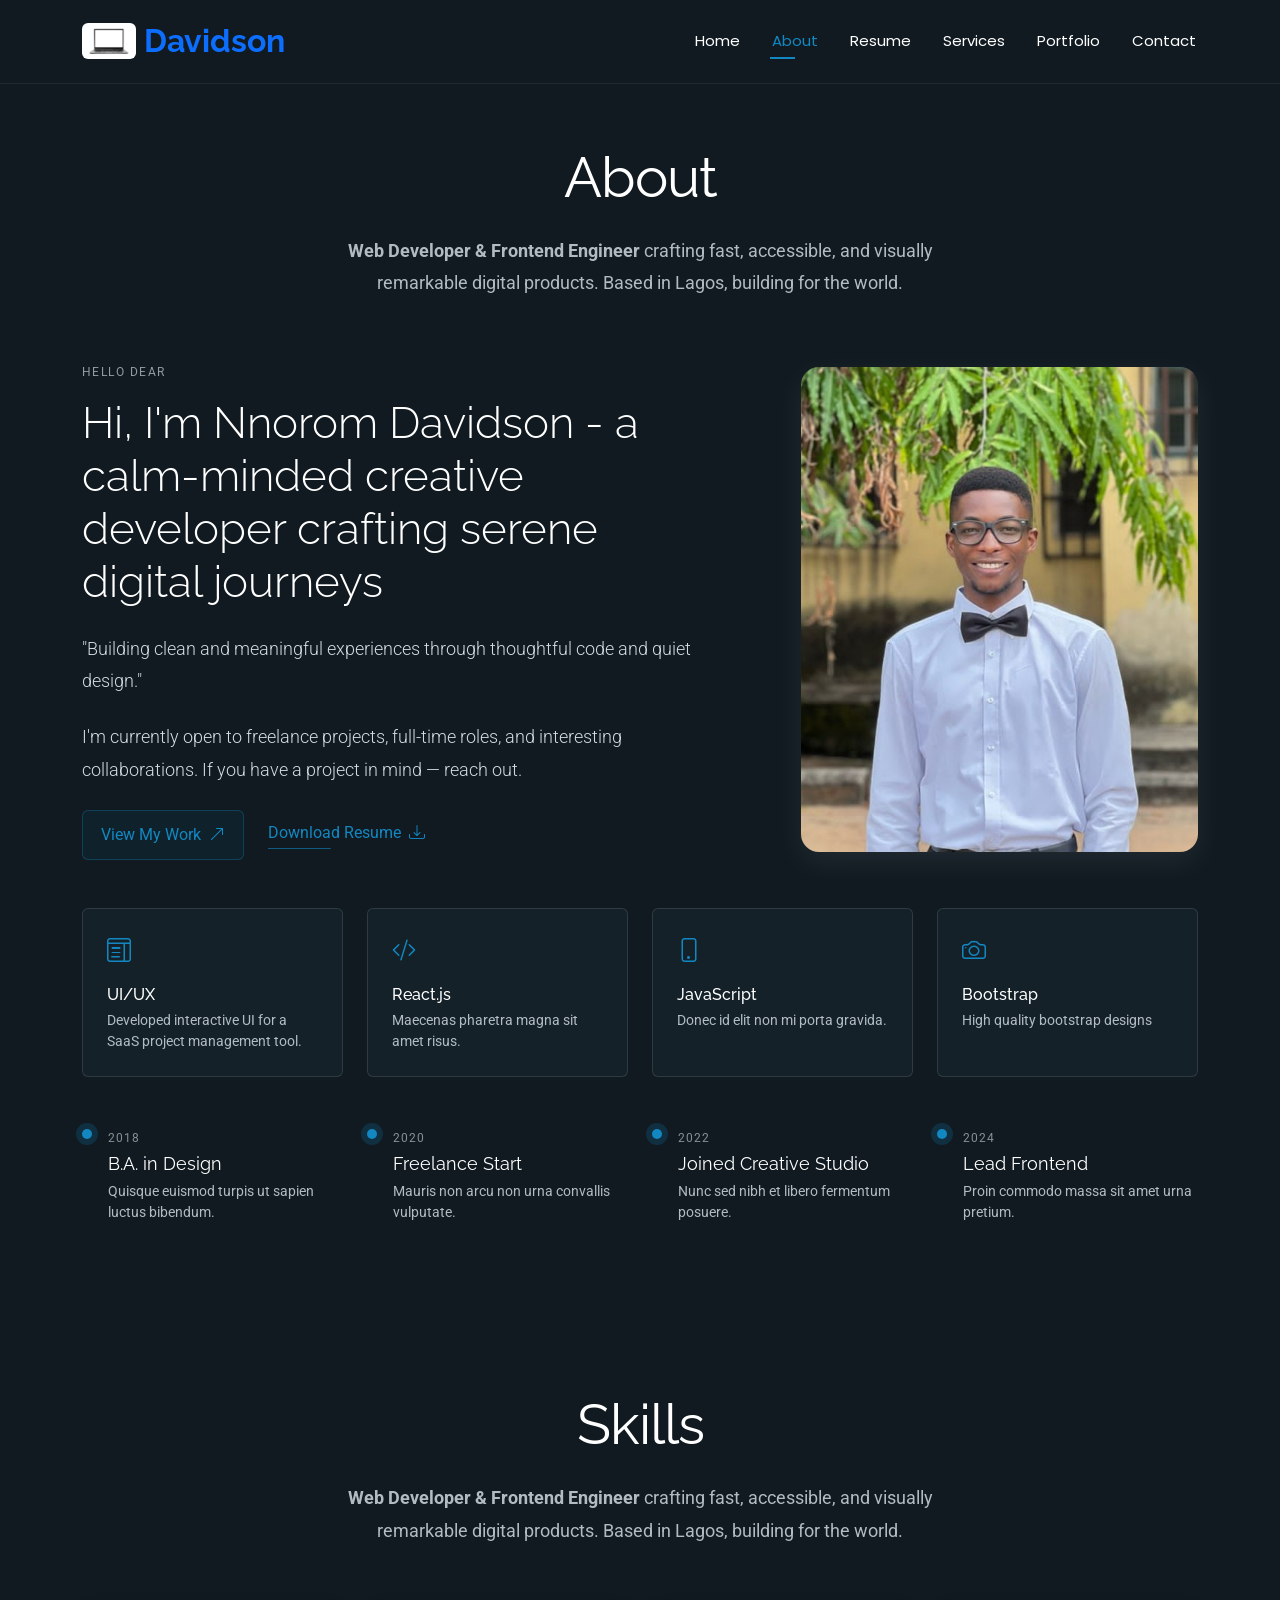
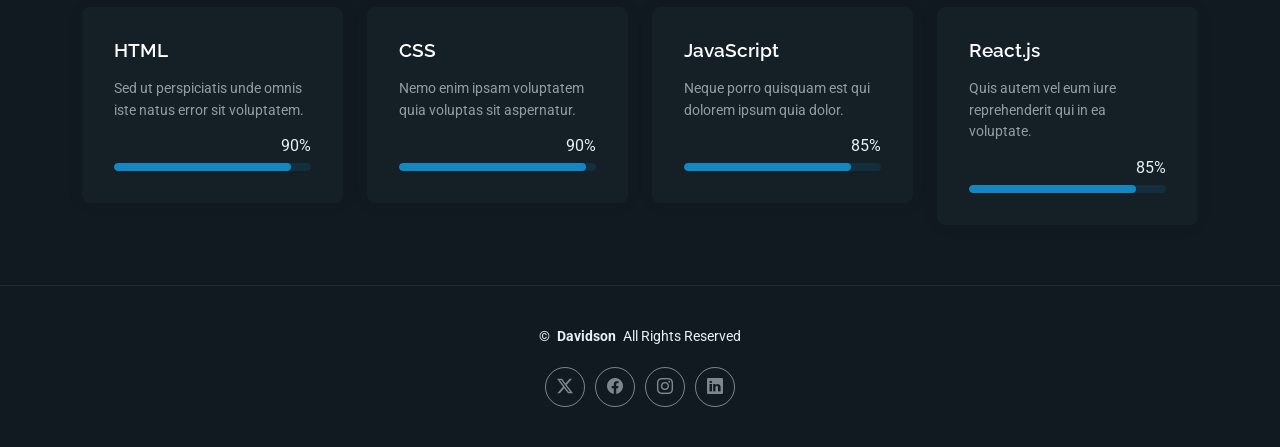
==== commit b33ed5ab: "Updated website design" ====
--- a/about.html
+++ b/about.html
@@ -67,7 +67,7 @@
           <i class="mobile-nav-toggle d-xl-none bi bi-list"></i>
         </nav>
 
-        <div class="header-social-links">
+       <!--  <div class="header-social-links">
           <a href="https://x.com/Davidson Ikechukwu"
             ><i class="bi bi-twitter-x"></i
           ></a>
@@ -79,7 +79,7 @@
             ><i class="bi bi-instagram"></i
           ></a>
           <a href="#" class="linkedin"><i class="bi bi-linkedin"></i></a>
-        </div>
+        </div> -->
       </div>
     </header>
 
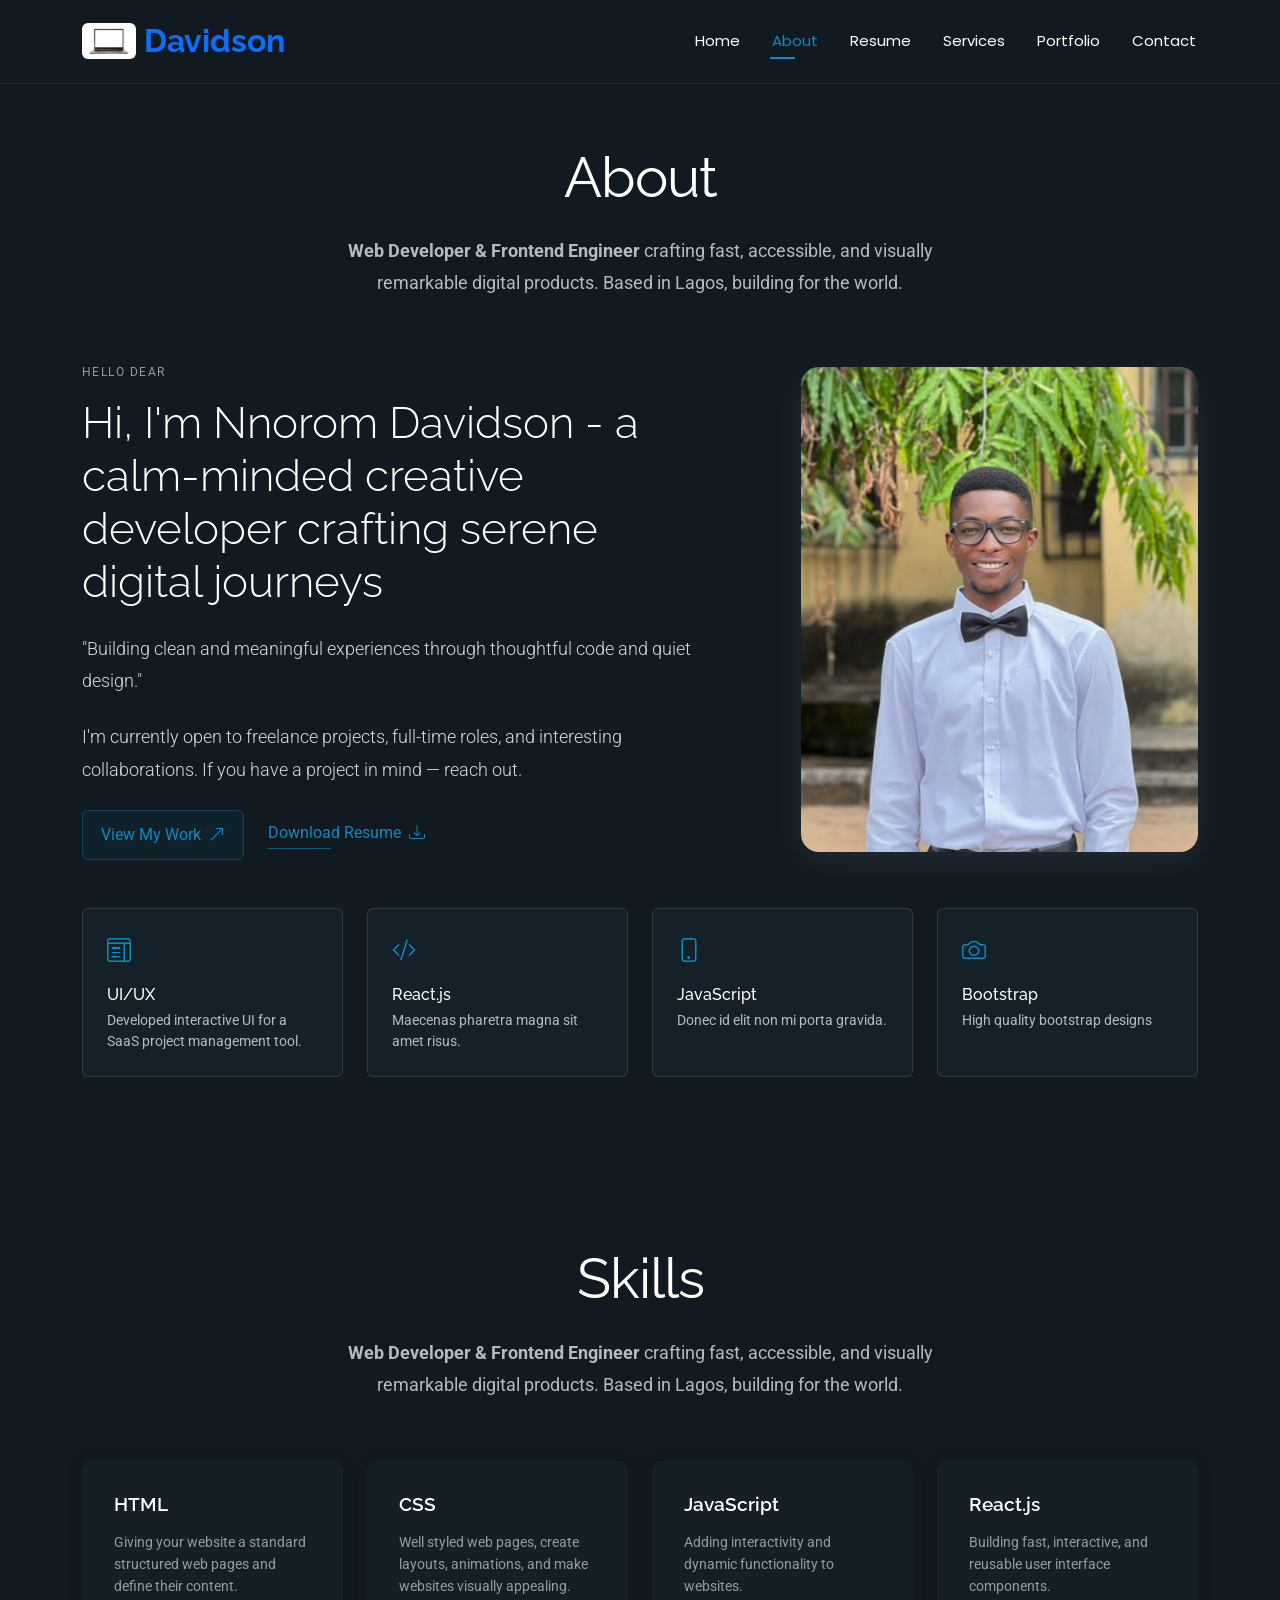
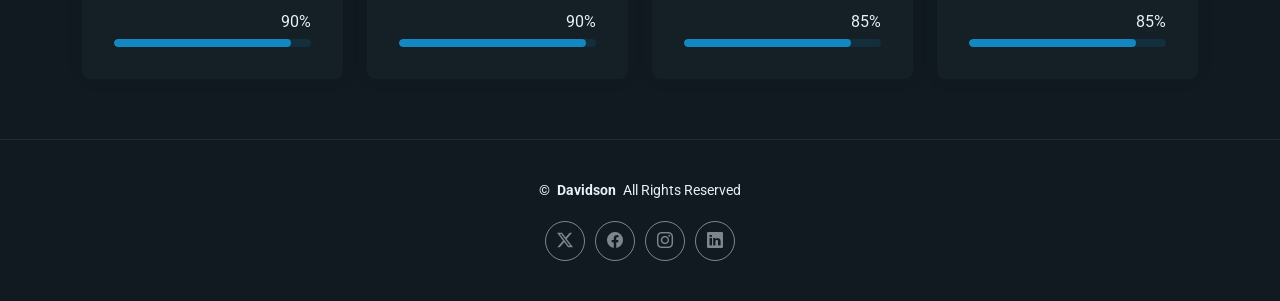
==== commit 7fbf0ee7: "Updated website design and content" ====
--- a/about.html
+++ b/about.html
@@ -194,7 +194,7 @@
           <!-- End Skills Grid -->
 
           <!-- Journey Timeline -->
-          <div class="mb-5">
+          <!-- <div class="mb-5">
             <div class="row g-4">
               <div
                 class="col-md-6 col-lg-3"
@@ -245,7 +245,7 @@
                 </article>
               </div>
             </div>
-          </div>
+          </div> -->
           <!-- End Journey Timeline -->
         </div>
       </section>
@@ -273,10 +273,7 @@
             >
               <div class="skill-box">
                 <h3>HTML</h3>
-                <p>
-                  Sed ut perspiciatis unde omnis iste natus error sit
-                  voluptatem.
-                </p>
+                <p>Giving your website a standard structured web pages and define their content.</p>
                 <span class="text-end d-block">90%</span>
                 <div class="progress">
                   <div
@@ -297,7 +294,7 @@
             >
               <div class="skill-box">
                 <h3>CSS</h3>
-                <p>Nemo enim ipsam voluptatem quia voluptas sit aspernatur.</p>
+                <p>Well styled web pages, create layouts, animations, and make websites visually appealing.</p>
                 <span class="text-end d-block">90%</span>
                 <div class="progress">
                   <div
@@ -318,7 +315,7 @@
             >
               <div class="skill-box">
                 <h3>JavaScript</h3>
-                <p>Neque porro quisquam est qui dolorem ipsum quia dolor.</p>
+                 <p>Adding interactivity and dynamic functionality to websites.</p>
                 <span class="text-end d-block">85%</span>
                 <div class="progress">
                   <div
@@ -339,9 +336,7 @@
             >
               <div class="skill-box">
                 <h3>React.js</h3>
-                <p>
-                  Quis autem vel eum iure reprehenderit qui in ea voluptate.
-                </p>
+                <p> Building fast, interactive, and reusable user interface components.</p>
                 <span class="text-end d-block">85%</span>
                 <div class="progress">
                   <div
